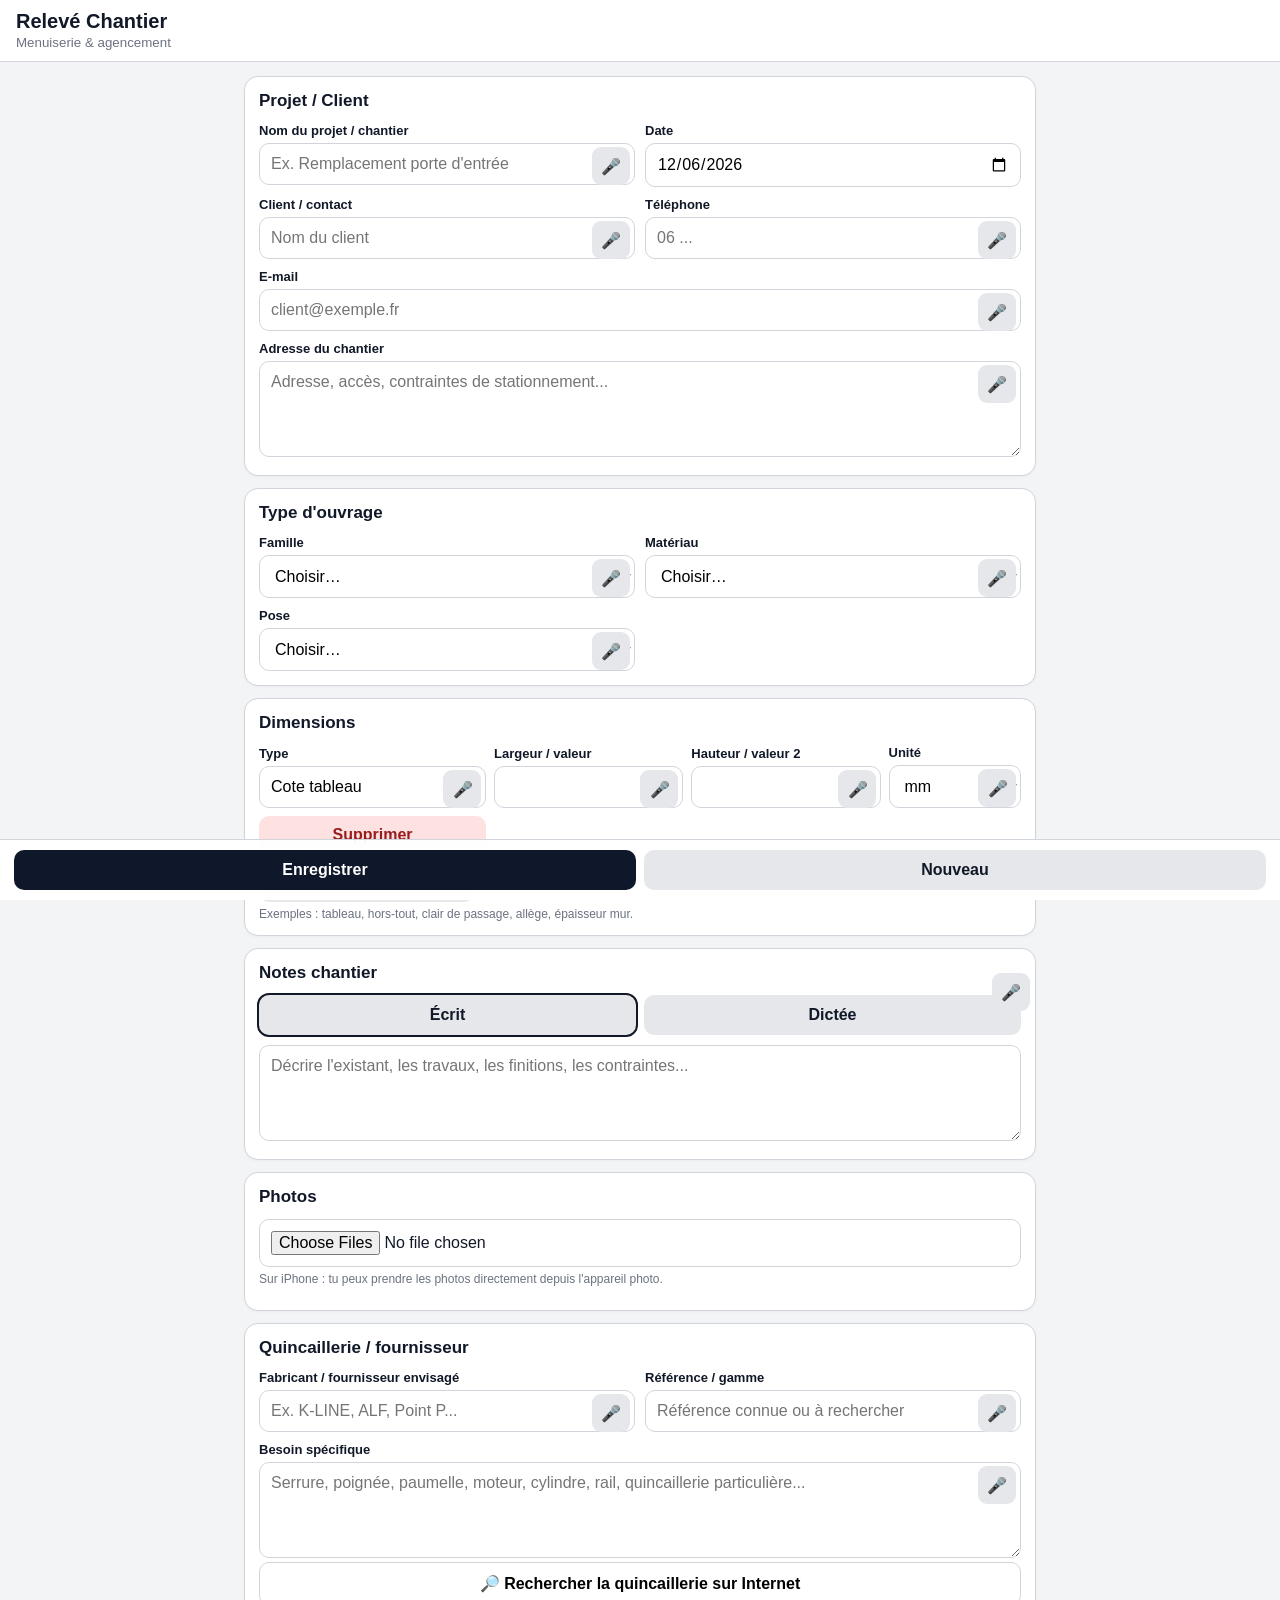
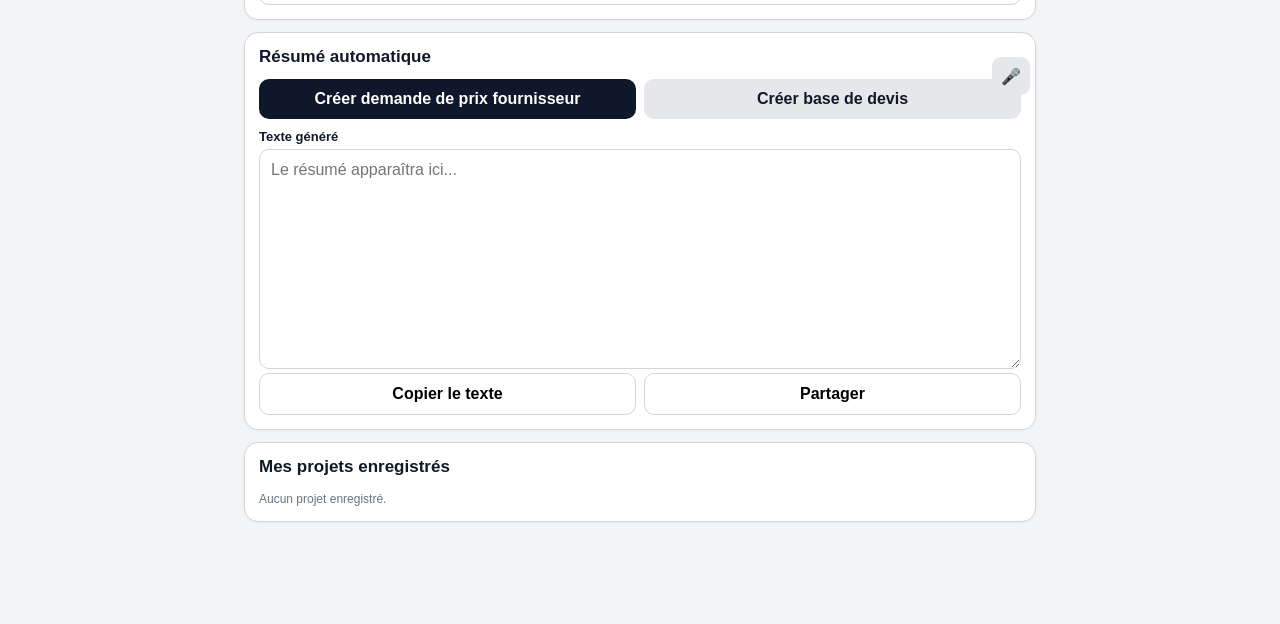
==== index.html.html @ 0e8e2e90 "Add files via upload" ====
<!doctype html>
<html lang="fr">
<head>
  <meta charset="utf-8" />
  <meta name="viewport" content="width=device-width,initial-scale=1,viewport-fit=cover" />
  <meta name="theme-color" content="#0f172a" />
  <meta name="apple-mobile-web-app-capable" content="yes" />
  <meta name="apple-mobile-web-app-status-bar-style" content="default" />
  <meta name="apple-mobile-web-app-title" content="Relevé Chantier" />
  <link rel="manifest" href="manifest.webmanifest" />
  <link rel="apple-touch-icon" href="icon-192.png" />
  <title>Relevé Chantier</title>
  <style>
    :root{--bg:#f3f4f6;--card:#fff;--ink:#111827;--muted:#6b7280;--line:#d1d5db;--pri:#0f172a;--ok:#166534;--warn:#92400e}
    *{box-sizing:border-box} body{margin:0;font-family:-apple-system,BlinkMacSystemFont,"Segoe UI",Roboto,Arial,sans-serif;background:var(--bg);color:var(--ink)}
    header{position:sticky;top:0;z-index:5;background:rgba(255,255,255,.94);backdrop-filter:blur(8px);border-bottom:1px solid var(--line);padding:calc(10px + env(safe-area-inset-top)) 16px 10px}
    header h1{margin:0;font-size:20px} header small{color:var(--muted)}
    main{max-width:820px;margin:auto;padding:14px 14px calc(90px + env(safe-area-inset-bottom))}
    .card{background:var(--card);border:1px solid var(--line);border-radius:14px;padding:14px;margin:0 0 12px;box-shadow:0 1px 3px rgba(0,0,0,.04)}
    h2{font-size:17px;margin:0 0 12px}.grid{display:grid;grid-template-columns:1fr 1fr;gap:10px}.full{grid-column:1/-1}
    label{display:block;font-size:13px;font-weight:600;margin:0 0 5px} input,select,textarea,button{font:inherit}
    input,select,textarea{width:100%;padding:11px;border:1px solid var(--line);border-radius:10px;background:#fff} textarea{min-height:96px;resize:vertical}
    button{border:0;border-radius:10px;padding:11px 14px;font-weight:700;cursor:pointer}.primary{background:var(--pri);color:#fff}.secondary{background:#e5e7eb;color:#111827}.danger{background:#fee2e2;color:#991b1b}.ghost{background:#fff;border:1px solid var(--line)}
    .row{display:flex;gap:8px;flex-wrap:wrap}.row>*{flex:1}.hint{font-size:12px;color:var(--muted);margin-top:5px}.status{font-size:12px;margin-top:6px;color:var(--ok)}
    .tabs{display:flex;gap:8px;margin-bottom:10px}.tabs button{flex:1}.active{outline:2px solid #111827}.hidden{display:none!important}
    .photo-grid{display:grid;grid-template-columns:repeat(3,1fr);gap:8px;margin-top:10px}.photo-grid img{width:100%;aspect-ratio:1;object-fit:cover;border-radius:10px;border:1px solid var(--line)}
    .measure{display:grid;grid-template-columns:1.2fr 1fr 1fr .7fr;gap:8px;margin-bottom:8px;align-items:end}.measure button{padding:10px}
    .footerbar{position:fixed;left:0;right:0;bottom:0;background:rgba(255,255,255,.96);border-top:1px solid var(--line);padding:10px 14px calc(10px + env(safe-area-inset-bottom));display:flex;gap:8px;z-index:6}.footerbar button{flex:1}
    .pill{display:inline-block;padding:4px 8px;border-radius:999px;background:#e5e7eb;font-size:12px;margin:0 4px 4px 0}.voice-wrap{position:relative}.voice-wrap input,.voice-wrap textarea,.voice-wrap select{padding-right:48px}.voice-btn{position:absolute;right:5px;top:24px;width:38px;height:38px;padding:0;border-radius:9px;background:#e5e7eb;z-index:2}.voice-btn.listening{background:#fee2e2}.voice-select{pointer-events:none}
    @media(max-width:640px){.grid{grid-template-columns:1fr}.measure{grid-template-columns:1fr 1fr}.measure .fullm{grid-column:1/-1}.photo-grid{grid-template-columns:repeat(2,1fr)}}
  </style>
</head>
<body>
<header><h1>Relevé Chantier</h1><small>Menuiserie & agencement</small></header>
<main>
  <section class="card">
    <h2>Projet / Client</h2>
    <div class="grid">
      <div><label>Nom du projet / chantier</label><input id="projectTitle" placeholder="Ex. Remplacement porte d'entrée" /></div>
      <div><label>Date</label><input id="projectDate" type="date" /></div>
      <div><label>Client / contact</label><input id="contactName" placeholder="Nom du client" /></div>
      <div><label>Téléphone</label><input id="contactPhone" type="tel" placeholder="06 ..." /></div>
      <div class="full"><label>E-mail</label><input id="contactEmail" type="email" placeholder="client@exemple.fr" /></div>
      <div class="full"><label>Adresse du chantier</label><textarea id="address" placeholder="Adresse, accès, contraintes de stationnement..."></textarea></div>
    </div>
  </section>

  <section class="card">
    <h2>Type d'ouvrage</h2>
    <div class="grid">
      <div><label>Famille</label><select id="workType">
        <option value="">Choisir…</option><option>Fenêtre</option><option>Porte d'entrée</option><option>Porte intérieure</option><option>Porte de garage</option><option>Baie coulissante</option><option>Volet roulant motorisé</option><option>Volet roulant manuel</option><option>Volet bois</option><option>Store</option><option>Escalier</option><option>Parquet</option><option>Placard</option><option>Agencement</option><option>Garde-corps / main courante</option><option>Bardage</option><option>Vitrage</option><option>Autre</option>
      </select></div>
      <div id="workOtherWrap" class="hidden"><label>Autre type</label><input id="workOther" placeholder="Préciser l'ouvrage" /></div>
      <div><label>Matériau</label><select id="material"><option value="">Choisir…</option><option>Bois</option><option>Aluminium</option><option>PVC</option><option>Acier</option><option>Mixte</option><option>Stratifié</option><option>Autre</option></select></div>
      <div id="materialOtherWrap" class="hidden"><label>Autre matériau</label><input id="materialOther" placeholder="Préciser" /></div>
      <div><label>Pose</label><select id="installType"><option value="">Choisir…</option><option>Rénovation</option><option>Dépose totale</option><option>En tunnel</option><option>En applique</option><option>En feuillure</option><option>Neuf</option><option>Autre</option></select></div>
      <div id="installOtherWrap" class="hidden"><label>Autre pose</label><input id="installOther" placeholder="Préciser" /></div>
    </div>
  </section>

  <section class="card">
    <h2>Dimensions</h2>
    <div id="measures"></div>
    <button class="secondary" id="addMeasure">+ Ajouter une dimension</button>
    <div class="hint">Exemples : tableau, hors-tout, clair de passage, allège, épaisseur mur.</div>
  </section>

  <section class="card">
    <h2>Notes chantier</h2>
    <div class="tabs"><button class="secondary active" id="writeTab">Écrit</button><button class="secondary" id="dictateTab">Dictée</button></div>
    <textarea id="notes" placeholder="Décrire l'existant, les travaux, les finitions, les contraintes..."></textarea>
    <div id="dictateBox" class="hidden">
      <div class="row"><button class="primary" id="startDictation">🎙️ Démarrer la dictée</button><button class="secondary" id="stopDictation">Arrêter</button></div>
      <div class="status" id="dictationStatus"></div>
      <div class="hint">La dictée dépend des fonctions disponibles dans Safari sur l'iPhone.</div>
    </div>
  </section>

  <section class="card">
    <h2>Photos</h2>
    <input id="photos" type="file" accept="image/*" capture="environment" multiple />
    <div class="hint">Sur iPhone : tu peux prendre les photos directement depuis l'appareil photo.</div>
    <div id="photoGrid" class="photo-grid"></div>
  </section>

  <section class="card">
    <h2>Quincaillerie / fournisseur</h2>
    <div class="grid">
      <div><label>Fabricant / fournisseur envisagé</label><input id="supplier" placeholder="Ex. K-LINE, ALF, Point P..." /></div>
      <div><label>Référence / gamme</label><input id="hardwareRef" placeholder="Référence connue ou à rechercher" /></div>
      <div class="full"><label>Besoin spécifique</label><textarea id="hardwareNeed" placeholder="Serrure, poignée, paumelle, moteur, cylindre, rail, quincaillerie particulière..."></textarea></div>
    </div>
    <div class="row"><button class="ghost" id="searchWeb">🔎 Rechercher la quincaillerie sur Internet</button></div>
  </section>

  <section class="card">
    <h2>Résumé automatique</h2>
    <div class="row"><button class="primary" id="makeSupplier">Créer demande de prix fournisseur</button><button class="secondary" id="makeQuote">Créer base de devis</button></div>
    <label style="margin-top:10px">Texte généré</label><textarea id="summary" style="min-height:220px" placeholder="Le résumé apparaîtra ici..."></textarea>
    <div class="row"><button class="ghost" id="copySummary">Copier le texte</button><button class="ghost" id="shareSummary">Partager</button></div>
  </section>

  <section class="card">
    <h2>Mes projets enregistrés</h2>
    <div id="projectList"><span class="hint">Aucun projet enregistré.</span></div>
  </section>
</main>
<div class="footerbar"><button class="primary" id="saveProject">Enregistrer</button><button class="secondary" id="newProject">Nouveau</button></div>
<script>
const $=id=>document.getElementById(id); let photoData=[]; let currentId=null; let recognition=null; let voiceTarget=null;

function speechAPI(){return window.SpeechRecognition||window.webkitSpeechRecognition}
function normVoice(t){return (t||'').toLowerCase().normalize('NFD').replace(/[\u0300-\u036f]/g,'').replace(/[’']/g,' ').trim()}
function bestOption(select,text){const n=normVoice(text);let best=null,score=0;[...select.options].forEach(o=>{if(!o.value)return;const v=normVoice(o.textContent);let s=n===v?100:(n.includes(v)||v.includes(n)?80:0);v.split(/\s+/).forEach(w=>{if(w.length>2&&n.includes(w))s+=5});if(s>score){score=s;best=o}});return score>=10?best:null}
function setVoiceValue(el,text){text=text.trim();if(!text)return;if(el.tagName==='SELECT'){const o=bestOption(el,text);if(o){el.value=o.value;el.dispatchEvent(new Event('change'));}else{const other=[...el.options].find(o=>normVoice(o.textContent)==='autre');if(other){el.value=other.value;el.dispatchEvent(new Event('change'));const wrap=el.closest('.voice-wrap');const next=wrap&&wrap.nextElementSibling;const inp=next&&next.querySelector('input');if(inp)inp.value=text;}}}else if(el.type==='date'){return}else{const append=el.tagName==='TEXTAREA'&&el.value;el.value=(append?el.value+' ':'')+text;el.dispatchEvent(new Event('input'));}}
function startVoice(el,btn){const SR=speechAPI();if(!SR){alert('La reconnaissance vocale directe n’est pas disponible dans ce navigateur. Sur iPhone, tu peux aussi utiliser le micro du clavier.');return}if(recognition){try{recognition.stop()}catch(e){}}recognition=new SR();voiceTarget=el;recognition.lang='fr-FR';recognition.continuous=false;recognition.interimResults=false;btn.classList.add('listening');btn.textContent='🔴';recognition.onresult=e=>setVoiceValue(el,e.results[e.resultIndex][0].transcript);recognition.onerror=e=>{if(e.error!=='aborted')alert('Dictée interrompue : '+e.error)};recognition.onend=()=>{btn.classList.remove('listening');btn.textContent='🎤';recognition=null;voiceTarget=null};recognition.start()}
function addVoiceButtons(root=document){root.querySelectorAll('input:not([type=file]):not([type=date]), textarea, select').forEach(el=>{if(el.dataset.voiceReady)return;el.dataset.voiceReady='1';const parent=el.parentElement;if(!parent)return;parent.classList.add('voice-wrap');const b=document.createElement('button');b.type='button';b.className='voice-btn';b.textContent='🎤';b.title='Dicter ce renseignement';b.setAttribute('aria-label','Dicter ce renseignement');b.onclick=e=>{e.preventDefault();startVoice(el,b)};parent.appendChild(b)})}

const fields=['projectTitle','projectDate','contactName','contactPhone','contactEmail','address','workType','workOther','material','materialOther','installType','installOther','notes','supplier','hardwareRef','hardwareNeed'];
function toggleOther(sel,wrap){$(wrap).classList.toggle('hidden',$(sel).value!=='Autre')}
$('workType').onchange=()=>toggleOther('workType','workOtherWrap'); $('material').onchange=()=>toggleOther('material','materialOtherWrap'); $('installType').onchange=()=>toggleOther('installType','installOtherWrap');
function addMeasure(m={label:'',w:'',h:'',u:'mm'}){const d=document.createElement('div');d.className='measure';d.innerHTML=`<div class="fullm"><label>Type</label><input class="mlabel" value="${m.label||''}" placeholder="Ex. cote tableau"></div><div><label>Largeur / valeur</label><input class="mw" value="${m.w||''}" inputmode="decimal"></div><div><label>Hauteur / valeur 2</label><input class="mh" value="${m.h||''}" inputmode="decimal"></div><div><label>Unité</label><select class="mu"><option ${m.u==='mm'?'selected':''}>mm</option><option ${m.u==='cm'?'selected':''}>cm</option><option ${m.u==='m'?'selected':''}>m</option></select></div><button class="danger">Supprimer</button>`;d.querySelector('button').onclick=()=>d.remove();$('measures').appendChild(d);addVoiceButtons(d)}
$('addMeasure').onclick=()=>addMeasure(); addMeasure({label:'Cote tableau',u:'mm'});
$('writeTab').onclick=()=>{$('dictateBox').classList.add('hidden');$('writeTab').classList.add('active');$('dictateTab').classList.remove('active')};
$('dictateTab').onclick=()=>{$('dictateBox').classList.remove('hidden');$('dictateTab').classList.add('active');$('writeTab').classList.remove('active')};
$('startDictation').onclick=()=>{const SR=window.SpeechRecognition||window.webkitSpeechRecognition;if(!SR){$('dictationStatus').textContent='Dictée non disponible sur ce navigateur.';return;} recognition=new SR();recognition.lang='fr-FR';recognition.continuous=true;recognition.interimResults=false;recognition.onresult=e=>{let t='';for(let i=e.resultIndex;i<e.results.length;i++) t+=e.results[i][0].transcript+' ';$('notes').value += ($('notes').value?' ':'')+t.trim();};recognition.onstart=()=>$('dictationStatus').textContent='Écoute en cours…';recognition.onend=()=>$('dictationStatus').textContent='Dictée arrêtée.';recognition.start();};
$('stopDictation').onclick=()=>{if(recognition) recognition.stop()};
$('photos').onchange=async e=>{for(const f of e.target.files){const data=await fileToDataURL(f);photoData.push(data)} renderPhotos()};
function fileToDataURL(file){return new Promise((res,rej)=>{const r=new FileReader();r.onload=()=>res(r.result);r.onerror=rej;r.readAsDataURL(file)})}
function renderPhotos(){const g=$('photoGrid');g.innerHTML='';photoData.forEach((src,i)=>{const wrap=document.createElement('div');const img=document.createElement('img');img.src=src;img.onclick=()=>{if(confirm('Supprimer cette photo ?')){photoData.splice(i,1);renderPhotos()}};wrap.appendChild(img);g.appendChild(wrap)})}
function measures(){return [...document.querySelectorAll('.measure')].map(d=>({label:d.querySelector('.mlabel').value,w:d.querySelector('.mw').value,h:d.querySelector('.mh').value,u:d.querySelector('.mu').value}))}
function valType(id,other){return $(id).value==='Autre'?($(other).value||'Autre'):$(id).value}
function baseLines(){let lines=[];lines.push(`Chantier : ${$('projectTitle').value||'-'}`);lines.push(`Client : ${$('contactName').value||'-'}`);if($('contactPhone').value)lines.push(`Téléphone : ${$('contactPhone').value}`);if($('contactEmail').value)lines.push(`E-mail : ${$('contactEmail').value}`);if($('address').value)lines.push(`Adresse : ${$('address').value}`);lines.push(`Ouvrage : ${valType('workType','workOther')||'-'}`);if($('material').value)lines.push(`Matériau : ${valType('material','materialOther')}`);if($('installType').value)lines.push(`Type de pose : ${valType('installType','installOther')}`);let ms=measures().filter(m=>m.label||m.w||m.h);if(ms.length){lines.push('Dimensions :');ms.forEach(m=>lines.push(`- ${m.label||'Dimension'} : ${m.w||'-'}${m.h?' x '+m.h:''} ${m.u}`))}if($('notes').value)lines.push(`Notes chantier : ${$('notes').value}`);return lines}
$('makeSupplier').onclick=()=>{let l=[`Bonjour,`,``,`Pouvez-vous me transmettre votre meilleure offre de prix pour le besoin suivant :`,``,...baseLines()];if($('supplier').value)l.push(`Fournisseur / fabricant envisagé : ${$('supplier').value}`);if($('hardwareRef').value)l.push(`Référence / gamme : ${$('hardwareRef').value}`);if($('hardwareNeed').value)l.push(`Quincaillerie / besoin spécifique : ${$('hardwareNeed').value}`);l.push('',`Merci d'indiquer le prix, le délai et les éventuelles contraintes techniques.`,``,`Cordialement.`);$('summary').value=l.join('\n')};
$('makeQuote').onclick=()=>{let l=[`Fourniture et pose en remplacement / création de l'ouvrage suivant :`,``,...baseLines(),'',`Prestations à prévoir :`,`- Prise de cotes et vérification sur site`,`- Fourniture de l'ouvrage selon caractéristiques ci-dessus`,`- Pose, réglages et finitions`,`- Évacuation et traitement des déchets si dépose de l'existant`,``,`À compléter après retour fournisseur : prix d'achat, temps de pose, accessoires, finitions et marge.`];$('summary').value=l.join('\n')};
$('copySummary').onclick=async()=>{await navigator.clipboard.writeText($('summary').value);alert('Texte copié.')};
$('shareSummary').onclick=async()=>{const text=$('summary').value;if(navigator.share){await navigator.share({title:$('projectTitle').value||'Relevé chantier',text})}else{await navigator.clipboard.writeText(text);alert('Partage non disponible : texte copié.')}};
$('searchWeb').onclick=()=>{const q=[valType('workType','workOther'),$('hardwareNeed').value,$('hardwareRef').value,$('supplier').value].filter(Boolean).join(' ');window.open('https://www.google.com/search?q='+encodeURIComponent(q),'_blank')};
function dbOpen(){return new Promise((res,rej)=>{const r=indexedDB.open('releveChantierDB',1);r.onupgradeneeded=()=>r.result.createObjectStore('projects',{keyPath:'id'});r.onsuccess=()=>res(r.result);r.onerror=()=>rej(r.error)})}
async function save(){const db=await dbOpen();const data={id:currentId||Date.now(),updated:Date.now(),photos:photoData,measures:measures()};fields.forEach(f=>data[f]=$(f).value);currentId=data.id;const tx=db.transaction('projects','readwrite');tx.objectStore('projects').put(data);tx.oncomplete=()=>{renderProjects();alert('Projet enregistré sur cet appareil.')}}
async function allProjects(){const db=await dbOpen();return new Promise((res,rej)=>{const r=db.transaction('projects').objectStore('projects').getAll();r.onsuccess=()=>res(r.result.sort((a,b)=>b.updated-a.updated));r.onerror=()=>rej(r.error)})}
async function renderProjects(){const p=await allProjects();const box=$('projectList');box.innerHTML='';if(!p.length){box.innerHTML='<span class="hint">Aucun projet enregistré.</span>';return}p.forEach(x=>{const d=document.createElement('div');d.style='padding:10px 0;border-bottom:1px solid #e5e7eb';d.innerHTML=`<strong>${x.projectTitle||'Projet sans titre'}</strong><br><span class="hint">${x.contactName||''} ${x.workType?'• '+x.workType:''}</span><div class="row" style="margin-top:6px"><button class="secondary">Ouvrir</button><button class="danger">Supprimer</button></div>`;const [openBtn,delBtn]=d.querySelectorAll('button');openBtn.onclick=()=>loadProject(x);delBtn.onclick=async()=>{if(confirm('Supprimer ce projet ?')){const db=await dbOpen();db.transaction('projects','readwrite').objectStore('projects').delete(x.id);renderProjects()}};box.appendChild(d)})}
function loadProject(x){currentId=x.id;fields.forEach(f=>$(f).value=x[f]||'');photoData=x.photos||[];$('measures').innerHTML='';(x.measures||[]).forEach(addMeasure);if(!(x.measures||[]).length)addMeasure();toggleOther('workType','workOtherWrap');toggleOther('material','materialOtherWrap');toggleOther('installType','installOtherWrap');renderPhotos();scrollTo({top:0,behavior:'smooth'})}
function clearForm(){currentId=null;fields.forEach(f=>$(f).value='');$('projectDate').value=new Date().toISOString().slice(0,10);photoData=[];renderPhotos();$('measures').innerHTML='';addMeasure({label:'Cote tableau',u:'mm'});$('summary').value='';toggleOther('workType','workOtherWrap');toggleOther('material','materialOtherWrap');toggleOther('installType','installOtherWrap')}
$('saveProject').onclick=save;$('newProject').onclick=()=>{if(confirm('Créer un nouveau relevé ?'))clearForm()};
if('serviceWorker' in navigator) navigator.serviceWorker.register('sw.js').catch(()=>{});
$('projectDate').value=new Date().toISOString().slice(0,10);addVoiceButtons();renderProjects();
</script>
</body></html>
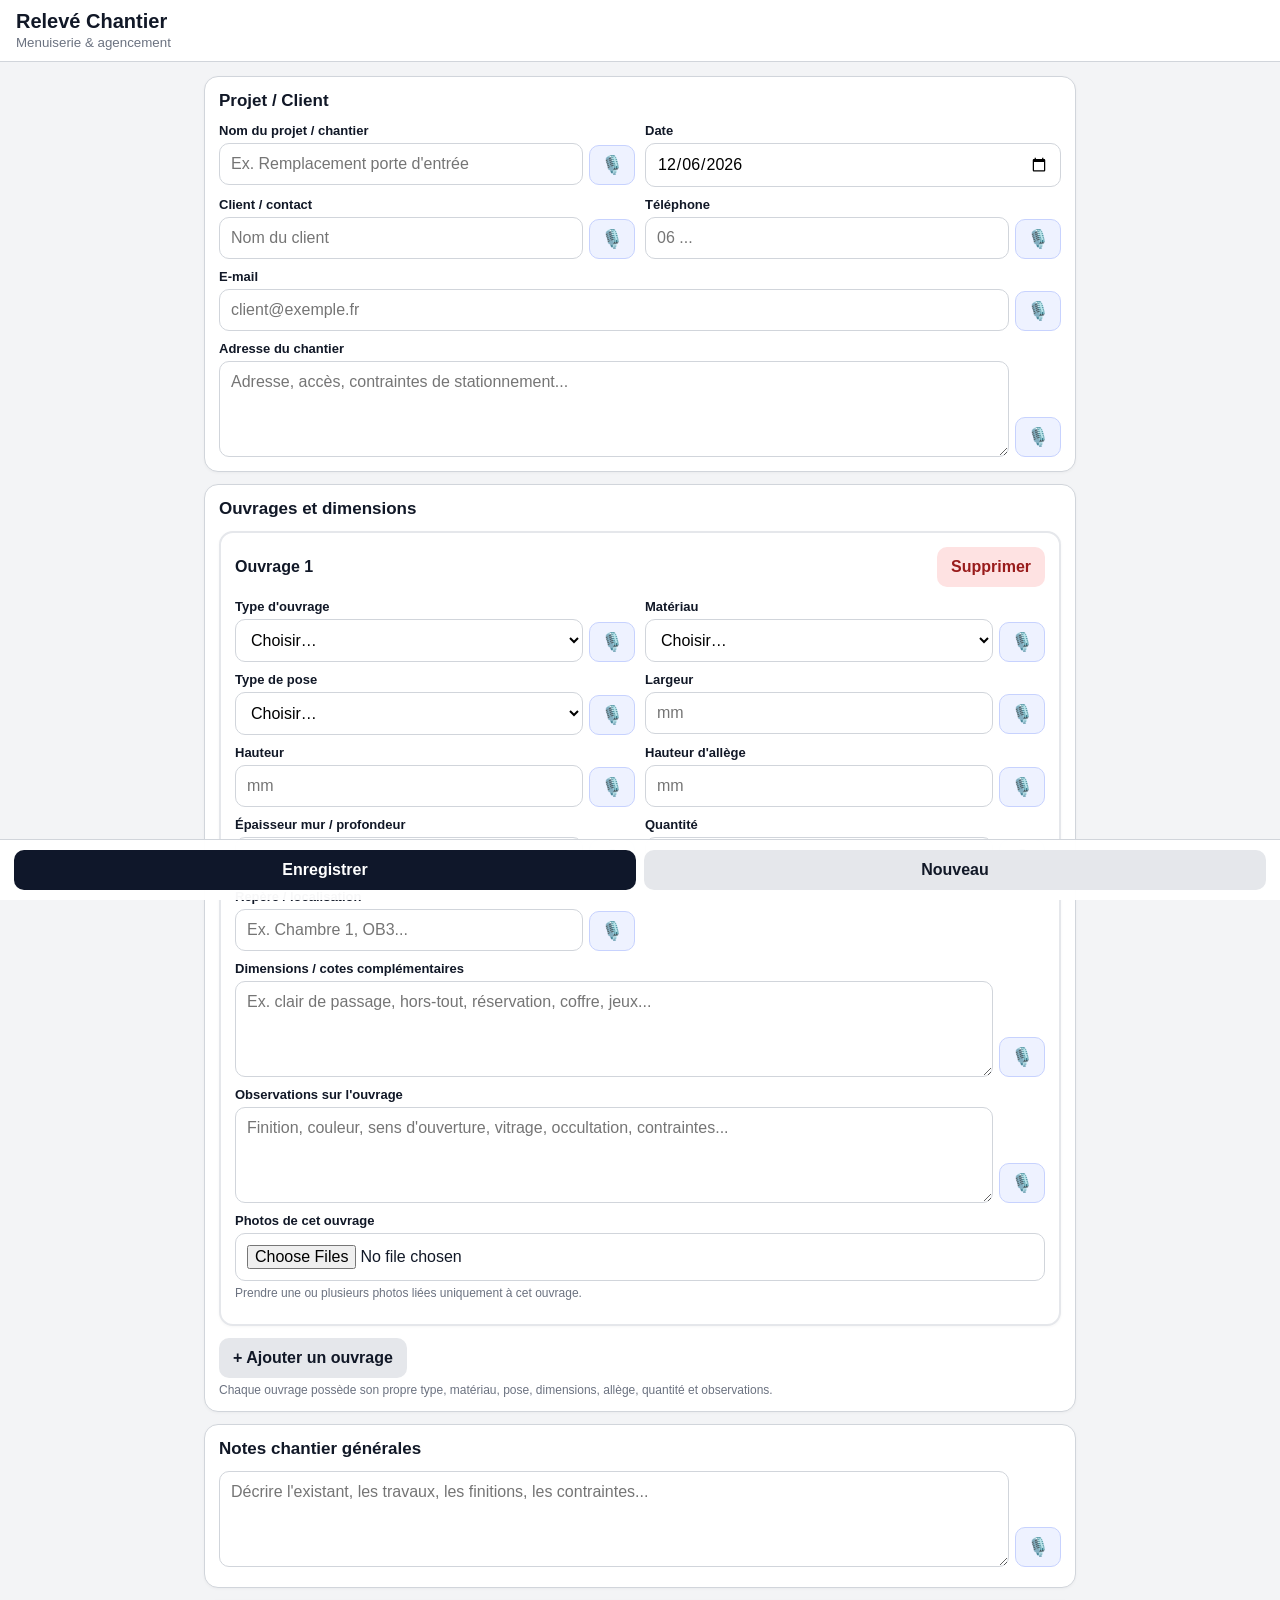
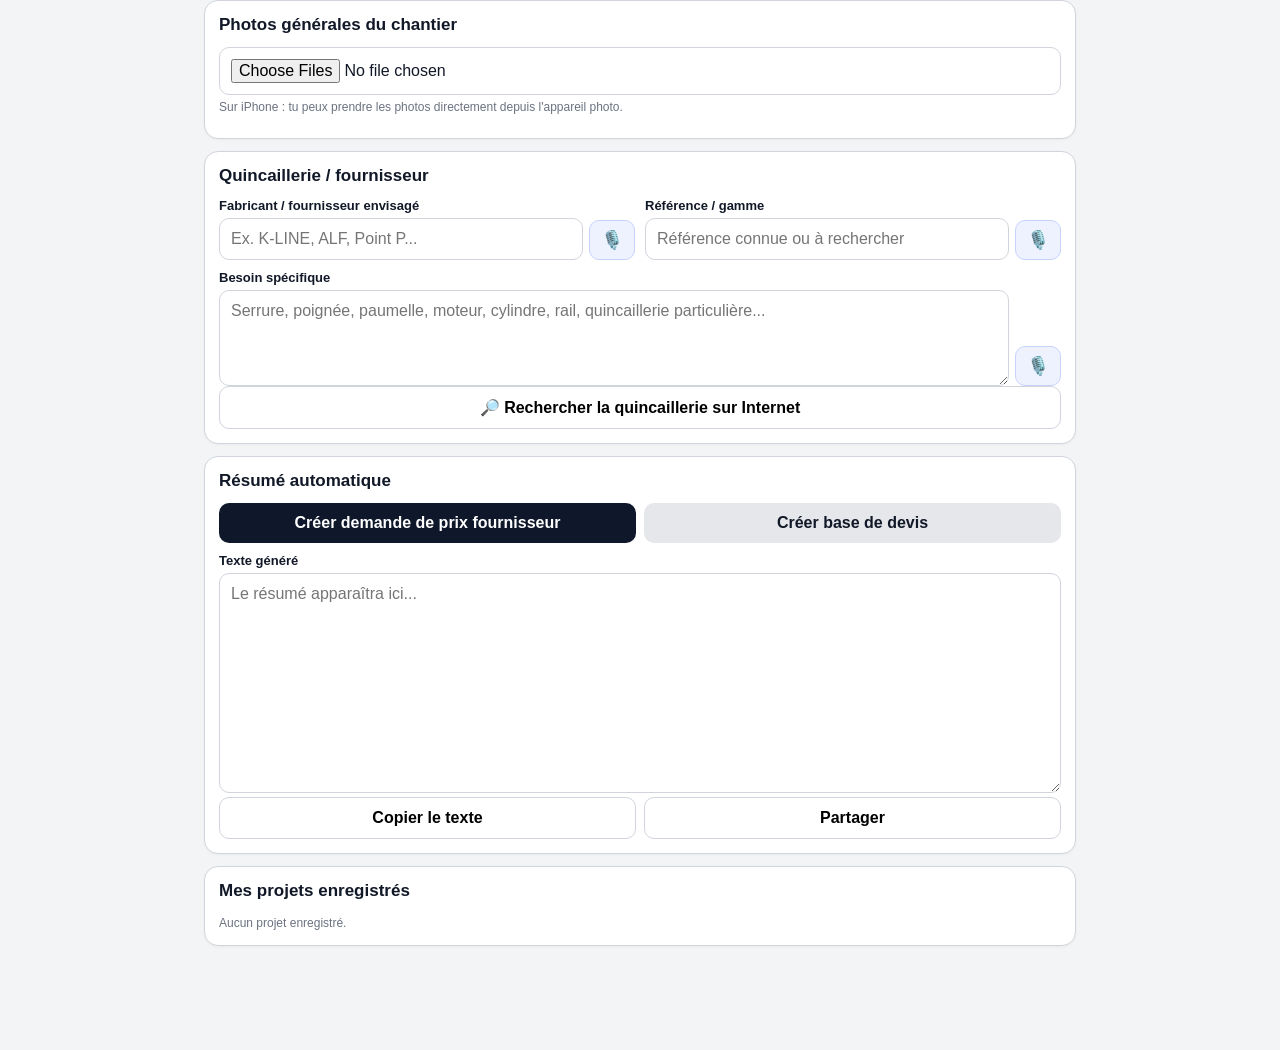
==== commit f948ff6d: "Add files via upload Mise à jour" ====
--- a/index.html.html
+++ b/index.html.html
@@ -11,23 +11,22 @@
   <link rel="apple-touch-icon" href="icon-192.png" />
   <title>Relevé Chantier</title>
   <style>
-    :root{--bg:#f3f4f6;--card:#fff;--ink:#111827;--muted:#6b7280;--line:#d1d5db;--pri:#0f172a;--ok:#166534;--warn:#92400e}
-    *{box-sizing:border-box} body{margin:0;font-family:-apple-system,BlinkMacSystemFont,"Segoe UI",Roboto,Arial,sans-serif;background:var(--bg);color:var(--ink)}
-    header{position:sticky;top:0;z-index:5;background:rgba(255,255,255,.94);backdrop-filter:blur(8px);border-bottom:1px solid var(--line);padding:calc(10px + env(safe-area-inset-top)) 16px 10px}
-    header h1{margin:0;font-size:20px} header small{color:var(--muted)}
-    main{max-width:820px;margin:auto;padding:14px 14px calc(90px + env(safe-area-inset-bottom))}
-    .card{background:var(--card);border:1px solid var(--line);border-radius:14px;padding:14px;margin:0 0 12px;box-shadow:0 1px 3px rgba(0,0,0,.04)}
+    :root{--bg:#f3f4f6;--card:#fff;--ink:#111827;--muted:#6b7280;--line:#d1d5db;--pri:#0f172a;--ok:#166534}
+    *{box-sizing:border-box}body{margin:0;font-family:-apple-system,BlinkMacSystemFont,"Segoe UI",Roboto,Arial,sans-serif;background:var(--bg);color:var(--ink)}
+    header{position:sticky;top:0;z-index:5;background:rgba(255,255,255,.95);backdrop-filter:blur(8px);border-bottom:1px solid var(--line);padding:calc(10px + env(safe-area-inset-top)) 16px 10px}
+    header h1{margin:0;font-size:20px}header small{color:var(--muted)}
+    main{max-width:900px;margin:auto;padding:14px 14px calc(92px + env(safe-area-inset-bottom))}
+    .card,.work-card{background:var(--card);border:1px solid var(--line);border-radius:14px;padding:14px;margin:0 0 12px;box-shadow:0 1px 3px rgba(0,0,0,.04)}
+    .work-card{border:2px solid #e5e7eb}.work-head{display:flex;align-items:center;justify-content:space-between;gap:10px;margin-bottom:12px}.work-head h3{margin:0;font-size:16px}
     h2{font-size:17px;margin:0 0 12px}.grid{display:grid;grid-template-columns:1fr 1fr;gap:10px}.full{grid-column:1/-1}
-    label{display:block;font-size:13px;font-weight:600;margin:0 0 5px} input,select,textarea,button{font:inherit}
-    input,select,textarea{width:100%;padding:11px;border:1px solid var(--line);border-radius:10px;background:#fff} textarea{min-height:96px;resize:vertical}
+    label{display:block;font-size:13px;font-weight:600;margin:0 0 5px}input,select,textarea,button{font:inherit}
+    input,select,textarea{width:100%;padding:11px;border:1px solid var(--line);border-radius:10px;background:#fff}textarea{min-height:96px;resize:vertical}
     button{border:0;border-radius:10px;padding:11px 14px;font-weight:700;cursor:pointer}.primary{background:var(--pri);color:#fff}.secondary{background:#e5e7eb;color:#111827}.danger{background:#fee2e2;color:#991b1b}.ghost{background:#fff;border:1px solid var(--line)}
-    .row{display:flex;gap:8px;flex-wrap:wrap}.row>*{flex:1}.hint{font-size:12px;color:var(--muted);margin-top:5px}.status{font-size:12px;margin-top:6px;color:var(--ok)}
-    .tabs{display:flex;gap:8px;margin-bottom:10px}.tabs button{flex:1}.active{outline:2px solid #111827}.hidden{display:none!important}
+    .field-with-mic{display:grid;grid-template-columns:1fr 46px;gap:6px;align-items:end}.mic{padding:10px 8px;font-size:18px;line-height:1;background:#eef2ff;border:1px solid #c7d2fe}.mic.listening{outline:2px solid #166534;background:#dcfce7}
+    .row{display:flex;gap:8px;flex-wrap:wrap}.row>*{flex:1}.hint{font-size:12px;color:var(--muted);margin-top:5px}.status{font-size:12px;margin-top:6px;color:var(--ok)}.hidden{display:none!important}
     .photo-grid{display:grid;grid-template-columns:repeat(3,1fr);gap:8px;margin-top:10px}.photo-grid img{width:100%;aspect-ratio:1;object-fit:cover;border-radius:10px;border:1px solid var(--line)}
-    .measure{display:grid;grid-template-columns:1.2fr 1fr 1fr .7fr;gap:8px;margin-bottom:8px;align-items:end}.measure button{padding:10px}
-    .footerbar{position:fixed;left:0;right:0;bottom:0;background:rgba(255,255,255,.96);border-top:1px solid var(--line);padding:10px 14px calc(10px + env(safe-area-inset-bottom));display:flex;gap:8px;z-index:6}.footerbar button{flex:1}
-    .pill{display:inline-block;padding:4px 8px;border-radius:999px;background:#e5e7eb;font-size:12px;margin:0 4px 4px 0}.voice-wrap{position:relative}.voice-wrap input,.voice-wrap textarea,.voice-wrap select{padding-right:48px}.voice-btn{position:absolute;right:5px;top:24px;width:38px;height:38px;padding:0;border-radius:9px;background:#e5e7eb;z-index:2}.voice-btn.listening{background:#fee2e2}.voice-select{pointer-events:none}
-    @media(max-width:640px){.grid{grid-template-columns:1fr}.measure{grid-template-columns:1fr 1fr}.measure .fullm{grid-column:1/-1}.photo-grid{grid-template-columns:repeat(2,1fr)}}
+    .footerbar{position:fixed;left:0;right:0;bottom:0;background:rgba(255,255,255,.97);border-top:1px solid var(--line);padding:10px 14px calc(10px + env(safe-area-inset-bottom));display:flex;gap:8px;z-index:6}.footerbar button{flex:1}
+    @media(max-width:640px){.grid{grid-template-columns:1fr}.photo-grid{grid-template-columns:repeat(2,1fr)}.work-head{align-items:flex-start}.work-head .danger{flex:0 0 auto}}
   </style>
 </head>
 <body>
@@ -36,49 +35,30 @@
   <section class="card">
     <h2>Projet / Client</h2>
     <div class="grid">
-      <div><label>Nom du projet / chantier</label><input id="projectTitle" placeholder="Ex. Remplacement porte d'entrée" /></div>
+      <div><label>Nom du projet / chantier</label><div class="field-with-mic"><input id="projectTitle" placeholder="Ex. Remplacement porte d'entrée" /><button class="mic" data-target="projectTitle" type="button">🎙️</button></div></div>
       <div><label>Date</label><input id="projectDate" type="date" /></div>
-      <div><label>Client / contact</label><input id="contactName" placeholder="Nom du client" /></div>
-      <div><label>Téléphone</label><input id="contactPhone" type="tel" placeholder="06 ..." /></div>
-      <div class="full"><label>E-mail</label><input id="contactEmail" type="email" placeholder="client@exemple.fr" /></div>
-      <div class="full"><label>Adresse du chantier</label><textarea id="address" placeholder="Adresse, accès, contraintes de stationnement..."></textarea></div>
+      <div><label>Client / contact</label><div class="field-with-mic"><input id="contactName" placeholder="Nom du client" /><button class="mic" data-target="contactName" type="button">🎙️</button></div></div>
+      <div><label>Téléphone</label><div class="field-with-mic"><input id="contactPhone" type="tel" placeholder="06 ..." /><button class="mic" data-target="contactPhone" type="button">🎙️</button></div></div>
+      <div class="full"><label>E-mail</label><div class="field-with-mic"><input id="contactEmail" type="email" placeholder="client@exemple.fr" /><button class="mic" data-target="contactEmail" type="button">🎙️</button></div></div>
+      <div class="full"><label>Adresse du chantier</label><div class="field-with-mic"><textarea id="address" placeholder="Adresse, accès, contraintes de stationnement..."></textarea><button class="mic" data-target="address" type="button">🎙️</button></div></div>
     </div>
   </section>
 
   <section class="card">
-    <h2>Type d'ouvrage</h2>
-    <div class="grid">
-      <div><label>Famille</label><select id="workType">
-        <option value="">Choisir…</option><option>Fenêtre</option><option>Porte d'entrée</option><option>Porte intérieure</option><option>Porte de garage</option><option>Baie coulissante</option><option>Volet roulant motorisé</option><option>Volet roulant manuel</option><option>Volet bois</option><option>Store</option><option>Escalier</option><option>Parquet</option><option>Placard</option><option>Agencement</option><option>Garde-corps / main courante</option><option>Bardage</option><option>Vitrage</option><option>Autre</option>
-      </select></div>
-      <div id="workOtherWrap" class="hidden"><label>Autre type</label><input id="workOther" placeholder="Préciser l'ouvrage" /></div>
-      <div><label>Matériau</label><select id="material"><option value="">Choisir…</option><option>Bois</option><option>Aluminium</option><option>PVC</option><option>Acier</option><option>Mixte</option><option>Stratifié</option><option>Autre</option></select></div>
-      <div id="materialOtherWrap" class="hidden"><label>Autre matériau</label><input id="materialOther" placeholder="Préciser" /></div>
-      <div><label>Pose</label><select id="installType"><option value="">Choisir…</option><option>Rénovation</option><option>Dépose totale</option><option>En tunnel</option><option>En applique</option><option>En feuillure</option><option>Neuf</option><option>Autre</option></select></div>
-      <div id="installOtherWrap" class="hidden"><label>Autre pose</label><input id="installOther" placeholder="Préciser" /></div>
-    </div>
+    <h2>Ouvrages et dimensions</h2>
+    <div id="works"></div>
+    <button class="secondary" id="addWork" type="button">+ Ajouter un ouvrage</button>
+    <div class="hint">Chaque ouvrage possède son propre type, matériau, pose, dimensions, allège, quantité et observations.</div>
   </section>
 
   <section class="card">
-    <h2>Dimensions</h2>
-    <div id="measures"></div>
-    <button class="secondary" id="addMeasure">+ Ajouter une dimension</button>
-    <div class="hint">Exemples : tableau, hors-tout, clair de passage, allège, épaisseur mur.</div>
+    <h2>Notes chantier générales</h2>
+    <div class="field-with-mic"><textarea id="notes" placeholder="Décrire l'existant, les travaux, les finitions, les contraintes..."></textarea><button class="mic" data-target="notes" type="button">🎙️</button></div>
+    <div class="status" id="dictationStatus"></div>
   </section>
 
   <section class="card">
-    <h2>Notes chantier</h2>
-    <div class="tabs"><button class="secondary active" id="writeTab">Écrit</button><button class="secondary" id="dictateTab">Dictée</button></div>
-    <textarea id="notes" placeholder="Décrire l'existant, les travaux, les finitions, les contraintes..."></textarea>
-    <div id="dictateBox" class="hidden">
-      <div class="row"><button class="primary" id="startDictation">🎙️ Démarrer la dictée</button><button class="secondary" id="stopDictation">Arrêter</button></div>
-      <div class="status" id="dictationStatus"></div>
-      <div class="hint">La dictée dépend des fonctions disponibles dans Safari sur l'iPhone.</div>
-    </div>
-  </section>
-
-  <section class="card">
-    <h2>Photos</h2>
+    <h2>Photos générales du chantier</h2>
     <input id="photos" type="file" accept="image/*" capture="environment" multiple />
     <div class="hint">Sur iPhone : tu peux prendre les photos directement depuis l'appareil photo.</div>
     <div id="photoGrid" class="photo-grid"></div>
@@ -87,64 +67,99 @@
   <section class="card">
     <h2>Quincaillerie / fournisseur</h2>
     <div class="grid">
-      <div><label>Fabricant / fournisseur envisagé</label><input id="supplier" placeholder="Ex. K-LINE, ALF, Point P..." /></div>
-      <div><label>Référence / gamme</label><input id="hardwareRef" placeholder="Référence connue ou à rechercher" /></div>
-      <div class="full"><label>Besoin spécifique</label><textarea id="hardwareNeed" placeholder="Serrure, poignée, paumelle, moteur, cylindre, rail, quincaillerie particulière..."></textarea></div>
+      <div><label>Fabricant / fournisseur envisagé</label><div class="field-with-mic"><input id="supplier" placeholder="Ex. K-LINE, ALF, Point P..." /><button class="mic" data-target="supplier" type="button">🎙️</button></div></div>
+      <div><label>Référence / gamme</label><div class="field-with-mic"><input id="hardwareRef" placeholder="Référence connue ou à rechercher" /><button class="mic" data-target="hardwareRef" type="button">🎙️</button></div></div>
+      <div class="full"><label>Besoin spécifique</label><div class="field-with-mic"><textarea id="hardwareNeed" placeholder="Serrure, poignée, paumelle, moteur, cylindre, rail, quincaillerie particulière..."></textarea><button class="mic" data-target="hardwareNeed" type="button">🎙️</button></div></div>
     </div>
-    <div class="row"><button class="ghost" id="searchWeb">🔎 Rechercher la quincaillerie sur Internet</button></div>
+    <div class="row"><button class="ghost" id="searchWeb" type="button">🔎 Rechercher la quincaillerie sur Internet</button></div>
   </section>
 
   <section class="card">
     <h2>Résumé automatique</h2>
-    <div class="row"><button class="primary" id="makeSupplier">Créer demande de prix fournisseur</button><button class="secondary" id="makeQuote">Créer base de devis</button></div>
+    <div class="row"><button class="primary" id="makeSupplier" type="button">Créer demande de prix fournisseur</button><button class="secondary" id="makeQuote" type="button">Créer base de devis</button></div>
     <label style="margin-top:10px">Texte généré</label><textarea id="summary" style="min-height:220px" placeholder="Le résumé apparaîtra ici..."></textarea>
-    <div class="row"><button class="ghost" id="copySummary">Copier le texte</button><button class="ghost" id="shareSummary">Partager</button></div>
+    <div class="row"><button class="ghost" id="copySummary" type="button">Copier le texte</button><button class="ghost" id="shareSummary" type="button">Partager</button></div>
   </section>
 
-  <section class="card">
-    <h2>Mes projets enregistrés</h2>
-    <div id="projectList"><span class="hint">Aucun projet enregistré.</span></div>
-  </section>
+  <section class="card"><h2>Mes projets enregistrés</h2><div id="projectList"><span class="hint">Aucun projet enregistré.</span></div></section>
 </main>
-<div class="footerbar"><button class="primary" id="saveProject">Enregistrer</button><button class="secondary" id="newProject">Nouveau</button></div>
+<div class="footerbar"><button class="primary" id="saveProject" type="button">Enregistrer</button><button class="secondary" id="newProject" type="button">Nouveau</button></div>
 <script>
-const $=id=>document.getElementById(id); let photoData=[]; let currentId=null; let recognition=null; let voiceTarget=null;
-
-function speechAPI(){return window.SpeechRecognition||window.webkitSpeechRecognition}
-function normVoice(t){return (t||'').toLowerCase().normalize('NFD').replace(/[\u0300-\u036f]/g,'').replace(/[’']/g,' ').trim()}
-function bestOption(select,text){const n=normVoice(text);let best=null,score=0;[...select.options].forEach(o=>{if(!o.value)return;const v=normVoice(o.textContent);let s=n===v?100:(n.includes(v)||v.includes(n)?80:0);v.split(/\s+/).forEach(w=>{if(w.length>2&&n.includes(w))s+=5});if(s>score){score=s;best=o}});return score>=10?best:null}
-function setVoiceValue(el,text){text=text.trim();if(!text)return;if(el.tagName==='SELECT'){const o=bestOption(el,text);if(o){el.value=o.value;el.dispatchEvent(new Event('change'));}else{const other=[...el.options].find(o=>normVoice(o.textContent)==='autre');if(other){el.value=other.value;el.dispatchEvent(new Event('change'));const wrap=el.closest('.voice-wrap');const next=wrap&&wrap.nextElementSibling;const inp=next&&next.querySelector('input');if(inp)inp.value=text;}}}else if(el.type==='date'){return}else{const append=el.tagName==='TEXTAREA'&&el.value;el.value=(append?el.value+' ':'')+text;el.dispatchEvent(new Event('input'));}}
-function startVoice(el,btn){const SR=speechAPI();if(!SR){alert('La reconnaissance vocale directe n’est pas disponible dans ce navigateur. Sur iPhone, tu peux aussi utiliser le micro du clavier.');return}if(recognition){try{recognition.stop()}catch(e){}}recognition=new SR();voiceTarget=el;recognition.lang='fr-FR';recognition.continuous=false;recognition.interimResults=false;btn.classList.add('listening');btn.textContent='🔴';recognition.onresult=e=>setVoiceValue(el,e.results[e.resultIndex][0].transcript);recognition.onerror=e=>{if(e.error!=='aborted')alert('Dictée interrompue : '+e.error)};recognition.onend=()=>{btn.classList.remove('listening');btn.textContent='🎤';recognition=null;voiceTarget=null};recognition.start()}
-function addVoiceButtons(root=document){root.querySelectorAll('input:not([type=file]):not([type=date]), textarea, select').forEach(el=>{if(el.dataset.voiceReady)return;el.dataset.voiceReady='1';const parent=el.parentElement;if(!parent)return;parent.classList.add('voice-wrap');const b=document.createElement('button');b.type='button';b.className='voice-btn';b.textContent='🎤';b.title='Dicter ce renseignement';b.setAttribute('aria-label','Dicter ce renseignement');b.onclick=e=>{e.preventDefault();startVoice(el,b)};parent.appendChild(b)})}
-
-const fields=['projectTitle','projectDate','contactName','contactPhone','contactEmail','address','workType','workOther','material','materialOther','installType','installOther','notes','supplier','hardwareRef','hardwareNeed'];
-function toggleOther(sel,wrap){$(wrap).classList.toggle('hidden',$(sel).value!=='Autre')}
-$('workType').onchange=()=>toggleOther('workType','workOtherWrap'); $('material').onchange=()=>toggleOther('material','materialOtherWrap'); $('installType').onchange=()=>toggleOther('installType','installOtherWrap');
-function addMeasure(m={label:'',w:'',h:'',u:'mm'}){const d=document.createElement('div');d.className='measure';d.innerHTML=`<div class="fullm"><label>Type</label><input class="mlabel" value="${m.label||''}" placeholder="Ex. cote tableau"></div><div><label>Largeur / valeur</label><input class="mw" value="${m.w||''}" inputmode="decimal"></div><div><label>Hauteur / valeur 2</label><input class="mh" value="${m.h||''}" inputmode="decimal"></div><div><label>Unité</label><select class="mu"><option ${m.u==='mm'?'selected':''}>mm</option><option ${m.u==='cm'?'selected':''}>cm</option><option ${m.u==='m'?'selected':''}>m</option></select></div><button class="danger">Supprimer</button>`;d.querySelector('button').onclick=()=>d.remove();$('measures').appendChild(d);addVoiceButtons(d)}
-$('addMeasure').onclick=()=>addMeasure(); addMeasure({label:'Cote tableau',u:'mm'});
-$('writeTab').onclick=()=>{$('dictateBox').classList.add('hidden');$('writeTab').classList.add('active');$('dictateTab').classList.remove('active')};
-$('dictateTab').onclick=()=>{$('dictateBox').classList.remove('hidden');$('dictateTab').classList.add('active');$('writeTab').classList.remove('active')};
-$('startDictation').onclick=()=>{const SR=window.SpeechRecognition||window.webkitSpeechRecognition;if(!SR){$('dictationStatus').textContent='Dictée non disponible sur ce navigateur.';return;} recognition=new SR();recognition.lang='fr-FR';recognition.continuous=true;recognition.interimResults=false;recognition.onresult=e=>{let t='';for(let i=e.resultIndex;i<e.results.length;i++) t+=e.results[i][0].transcript+' ';$('notes').value += ($('notes').value?' ':'')+t.trim();};recognition.onstart=()=>$('dictationStatus').textContent='Écoute en cours…';recognition.onend=()=>$('dictationStatus').textContent='Dictée arrêtée.';recognition.start();};
-$('stopDictation').onclick=()=>{if(recognition) recognition.stop()};
-$('photos').onchange=async e=>{for(const f of e.target.files){const data=await fileToDataURL(f);photoData.push(data)} renderPhotos()};
+const $=id=>document.getElementById(id);
+let photoData=[],currentId=null,recognition=null,activeMic=null,workCounter=0;
+const fields=['projectTitle','projectDate','contactName','contactPhone','contactEmail','address','notes','supplier','hardwareRef','hardwareNeed'];
+const workTypes=['','Fenêtre',"Porte d'entrée",'Porte intérieure','Porte de garage','Baie coulissante','Volet roulant motorisé','Volet roulant manuel','Volet bois','Store','Escalier','Parquet','Placard','Agencement','Garde-corps / main courante','Bardage','Vitrage','Autre'];
+const materials=['','Bois','Aluminium','PVC','Acier','Mixte','Stratifié','Autre'];
+const installs=['','Rénovation','Dépose totale','En tunnel','En applique','En feuillure','Neuf','Autre'];
+const opt=(arr,val='')=>arr.map(x=>`<option ${x===val?'selected':''}>${x||'Choisir…'}</option>`).join('');
+const esc=s=>String(s??'').replace(/&/g,'&amp;').replace(/</g,'&lt;').replace(/>/g,'&gt;').replace(/"/g,'&quot;');
+function micButton(target){return `<button class="mic" type="button" data-target="${target}">🎙️</button>`}
+function addWork(w={}){
+  const id='w'+(++workCounter),d=document.createElement('div');d.className='work-card';d.dataset.id=id;d._photos=Array.isArray(w.photos)?[...w.photos]:[];
+  d.innerHTML=`<div class="work-head"><h3>Ouvrage <span class="work-number"></span></h3><button class="danger remove-work" type="button">Supprimer</button></div>
+  <div class="grid">
+    <div><label>Type d'ouvrage</label><div class="field-with-mic"><select class="wtype">${opt(workTypes,w.type)}</select>${micButton(id+'-type')}</div></div>
+    <div class="wother-wrap ${w.type==='Autre'?'':'hidden'}"><label>Autre type</label><div class="field-with-mic"><input class="wother" value="${esc(w.other)}" placeholder="Préciser l'ouvrage">${micButton(id+'-other')}</div></div>
+    <div><label>Matériau</label><div class="field-with-mic"><select class="wmaterial">${opt(materials,w.material)}</select>${micButton(id+'-material')}</div></div>
+    <div class="mother-wrap ${w.material==='Autre'?'':'hidden'}"><label>Autre matériau</label><div class="field-with-mic"><input class="mother" value="${esc(w.materialOther)}" placeholder="Préciser">${micButton(id+'-materialOther')}</div></div>
+    <div><label>Type de pose</label><div class="field-with-mic"><select class="winstall">${opt(installs,w.install)}</select>${micButton(id+'-install')}</div></div>
+    <div class="iother-wrap ${w.install==='Autre'?'':'hidden'}"><label>Autre pose</label><div class="field-with-mic"><input class="iother" value="${esc(w.installOther)}" placeholder="Préciser">${micButton(id+'-installOther')}</div></div>
+    <div><label>Largeur</label><div class="field-with-mic"><input class="ww" value="${esc(w.width)}" inputmode="decimal" placeholder="mm">${micButton(id+'-width')}</div></div>
+    <div><label>Hauteur</label><div class="field-with-mic"><input class="wh" value="${esc(w.height)}" inputmode="decimal" placeholder="mm">${micButton(id+'-height')}</div></div>
+    <div><label>Hauteur d'allège</label><div class="field-with-mic"><input class="wa" value="${esc(w.sill)}" inputmode="decimal" placeholder="mm">${micButton(id+'-sill')}</div></div>
+    <div><label>Épaisseur mur / profondeur</label><div class="field-with-mic"><input class="wd" value="${esc(w.depth)}" inputmode="decimal" placeholder="mm">${micButton(id+'-depth')}</div></div>
+    <div><label>Quantité</label><div class="field-with-mic"><input class="wq" value="${esc(w.qty||1)}" inputmode="numeric">${micButton(id+'-qty')}</div></div>
+    <div><label>Repère / localisation</label><div class="field-with-mic"><input class="wloc" value="${esc(w.location)}" placeholder="Ex. Chambre 1, OB3...">${micButton(id+'-location')}</div></div>
+    <div class="full"><label>Dimensions / cotes complémentaires</label><div class="field-with-mic"><textarea class="wextra" placeholder="Ex. clair de passage, hors-tout, réservation, coffre, jeux...">${esc(w.extra)}</textarea>${micButton(id+'-extra')}</div></div>
+    <div class="full"><label>Observations sur l'ouvrage</label><div class="field-with-mic"><textarea class="wobs" placeholder="Finition, couleur, sens d'ouverture, vitrage, occultation, contraintes...">${esc(w.obs)}</textarea>${micButton(id+'-obs')}</div></div>
+    <div class="full"><label>Photos de cet ouvrage</label><input class="wphotos" type="file" accept="image/*" capture="environment" multiple><div class="hint">Prendre une ou plusieurs photos liées uniquement à cet ouvrage.</div><div class="photo-grid wphoto-grid"></div></div>
+  </div>`;
+  d.querySelector('.remove-work').onclick=()=>{if(document.querySelectorAll('.work-card').length===1){alert('Il faut conserver au moins un ouvrage.');return}d.remove();renumberWorks()};
+  d.querySelector('.wtype').onchange=e=>d.querySelector('.wother-wrap').classList.toggle('hidden',e.target.value!=='Autre');
+  d.querySelector('.wmaterial').onchange=e=>d.querySelector('.mother-wrap').classList.toggle('hidden',e.target.value!=='Autre');
+  d.querySelector('.winstall').onchange=e=>d.querySelector('.iother-wrap').classList.toggle('hidden',e.target.value!=='Autre');
+  d.querySelector('.wphotos').onchange=async e=>{for(const f of e.target.files){d._photos.push(await fileToDataURL(f))}e.target.value='';renderWorkPhotos(d)};
+  $('works').appendChild(d);renumberWorks();bindMics(d);renderWorkPhotos(d);
+}
+function renumberWorks(){[...document.querySelectorAll('.work-card')].forEach((d,i)=>d.querySelector('.work-number').textContent=i+1)}
+function workData(){return [...document.querySelectorAll('.work-card')].map(d=>({
+  type:d.querySelector('.wtype').value,other:d.querySelector('.wother').value,material:d.querySelector('.wmaterial').value,materialOther:d.querySelector('.mother').value,install:d.querySelector('.winstall').value,installOther:d.querySelector('.iother').value,width:d.querySelector('.ww').value,height:d.querySelector('.wh').value,sill:d.querySelector('.wa').value,depth:d.querySelector('.wd').value,qty:d.querySelector('.wq').value,location:d.querySelector('.wloc').value,extra:d.querySelector('.wextra').value,obs:d.querySelector('.wobs').value,photos:Array.isArray(d._photos)?d._photos:[]}))}
+function shown(v,other){return v==='Autre'?(other||'Autre'):v}
+function normalize(s){return String(s).toLowerCase().normalize('NFD').replace(/[\u0300-\u036f]/g,'').replace(/[^a-z0-9]/g,'')}
+function setSelectByVoice(sel,text){const n=normalize(text);let best=[...sel.options].find(o=>normalize(o.textContent)===n)||[...sel.options].find(o=>normalize(o.textContent).includes(n)||n.includes(normalize(o.textContent)));if(best){sel.value=best.value;sel.dispatchEvent(new Event('change'));return true}return false}
+function resolveMicTarget(key){
+  if(!key.includes('-'))return $(key);
+  const [id,field]=key.split('-');const d=document.querySelector(`.work-card[data-id="${id}"]`);if(!d)return null;
+  const map={type:'.wtype',other:'.wother',material:'.wmaterial',materialOther:'.mother',install:'.winstall',installOther:'.iother',width:'.ww',height:'.wh',sill:'.wa',depth:'.wd',qty:'.wq',location:'.wloc',extra:'.wextra',obs:'.wobs'};return d.querySelector(map[field]);
+}
+function startVoice(target,btn){
+  const SR=window.SpeechRecognition||window.webkitSpeechRecognition;if(!SR){$('dictationStatus').textContent='Dictée non disponible sur ce navigateur.';return}
+  if(recognition)try{recognition.stop()}catch(e){}
+  recognition=new SR();recognition.lang='fr-FR';recognition.continuous=false;recognition.interimResults=false;activeMic=btn;btn.classList.add('listening');$('dictationStatus').textContent='Écoute en cours…';
+  recognition.onresult=e=>{const text=e.results[e.results.length-1][0].transcript.trim();if(target.tagName==='SELECT'){if(!setSelectByVoice(target,text)){$('dictationStatus').textContent='Choix non reconnu : '+text}}else{const numeric=target.inputMode==='decimal'||target.inputMode==='numeric';const clean=numeric?text.replace(/\s/g,'').replace(/virgule/i,'.').replace(/[^0-9.,]/g,''):text;target.value=target.value&&target.tagName==='TEXTAREA'?target.value+' '+clean:clean;target.dispatchEvent(new Event('input'));}};
+  recognition.onend=()=>{if(activeMic)activeMic.classList.remove('listening');activeMic=null;$('dictationStatus').textContent='Dictée terminée.'};recognition.onerror=()=>{$('dictationStatus').textContent='La dictée n’a pas pu être utilisée.'};recognition.start();
+}
+function bindMics(root=document){root.querySelectorAll('.mic').forEach(btn=>{if(btn.dataset.bound)return;btn.dataset.bound='1';btn.onclick=()=>{const t=resolveMicTarget(btn.dataset.target);if(t)startVoice(t,btn)}})}
+$('addWork').onclick=()=>addWork();
+$('photos').onchange=async e=>{for(const f of e.target.files){photoData.push(await fileToDataURL(f))}renderPhotos()};
 function fileToDataURL(file){return new Promise((res,rej)=>{const r=new FileReader();r.onload=()=>res(r.result);r.onerror=rej;r.readAsDataURL(file)})}
-function renderPhotos(){const g=$('photoGrid');g.innerHTML='';photoData.forEach((src,i)=>{const wrap=document.createElement('div');const img=document.createElement('img');img.src=src;img.onclick=()=>{if(confirm('Supprimer cette photo ?')){photoData.splice(i,1);renderPhotos()}};wrap.appendChild(img);g.appendChild(wrap)})}
-function measures(){return [...document.querySelectorAll('.measure')].map(d=>({label:d.querySelector('.mlabel').value,w:d.querySelector('.mw').value,h:d.querySelector('.mh').value,u:d.querySelector('.mu').value}))}
-function valType(id,other){return $(id).value==='Autre'?($(other).value||'Autre'):$(id).value}
-function baseLines(){let lines=[];lines.push(`Chantier : ${$('projectTitle').value||'-'}`);lines.push(`Client : ${$('contactName').value||'-'}`);if($('contactPhone').value)lines.push(`Téléphone : ${$('contactPhone').value}`);if($('contactEmail').value)lines.push(`E-mail : ${$('contactEmail').value}`);if($('address').value)lines.push(`Adresse : ${$('address').value}`);lines.push(`Ouvrage : ${valType('workType','workOther')||'-'}`);if($('material').value)lines.push(`Matériau : ${valType('material','materialOther')}`);if($('installType').value)lines.push(`Type de pose : ${valType('installType','installOther')}`);let ms=measures().filter(m=>m.label||m.w||m.h);if(ms.length){lines.push('Dimensions :');ms.forEach(m=>lines.push(`- ${m.label||'Dimension'} : ${m.w||'-'}${m.h?' x '+m.h:''} ${m.u}`))}if($('notes').value)lines.push(`Notes chantier : ${$('notes').value}`);return lines}
-$('makeSupplier').onclick=()=>{let l=[`Bonjour,`,``,`Pouvez-vous me transmettre votre meilleure offre de prix pour le besoin suivant :`,``,...baseLines()];if($('supplier').value)l.push(`Fournisseur / fabricant envisagé : ${$('supplier').value}`);if($('hardwareRef').value)l.push(`Référence / gamme : ${$('hardwareRef').value}`);if($('hardwareNeed').value)l.push(`Quincaillerie / besoin spécifique : ${$('hardwareNeed').value}`);l.push('',`Merci d'indiquer le prix, le délai et les éventuelles contraintes techniques.`,``,`Cordialement.`);$('summary').value=l.join('\n')};
-$('makeQuote').onclick=()=>{let l=[`Fourniture et pose en remplacement / création de l'ouvrage suivant :`,``,...baseLines(),'',`Prestations à prévoir :`,`- Prise de cotes et vérification sur site`,`- Fourniture de l'ouvrage selon caractéristiques ci-dessus`,`- Pose, réglages et finitions`,`- Évacuation et traitement des déchets si dépose de l'existant`,``,`À compléter après retour fournisseur : prix d'achat, temps de pose, accessoires, finitions et marge.`];$('summary').value=l.join('\n')};
+function renderWorkPhotos(d){const g=d.querySelector('.wphoto-grid');if(!g)return;g.innerHTML='';(d._photos||[]).forEach((src,i)=>{const wrap=document.createElement('div'),img=document.createElement('img');img.src=src;img.alt='Photo ouvrage';img.onclick=()=>{if(confirm('Supprimer cette photo de l\'ouvrage ?')){d._photos.splice(i,1);renderWorkPhotos(d)}};wrap.appendChild(img);g.appendChild(wrap)})}
+function renderPhotos(){const g=$('photoGrid');g.innerHTML='';photoData.forEach((src,i)=>{const wrap=document.createElement('div'),img=document.createElement('img');img.src=src;img.onclick=()=>{if(confirm('Supprimer cette photo ?')){photoData.splice(i,1);renderPhotos()}};wrap.appendChild(img);g.appendChild(wrap)})}
+function baseLines(){let lines=[`Chantier : ${$('projectTitle').value||'-'}`,`Client : ${$('contactName').value||'-'}`];if($('contactPhone').value)lines.push(`Téléphone : ${$('contactPhone').value}`);if($('contactEmail').value)lines.push(`E-mail : ${$('contactEmail').value}`);if($('address').value)lines.push(`Adresse : ${$('address').value}`);workData().forEach((w,i)=>{lines.push('',`Ouvrage ${i+1} : ${shown(w.type,w.other)||'-'}`);if(w.location)lines.push(`Repère / localisation : ${w.location}`);if(w.material)lines.push(`Matériau : ${shown(w.material,w.materialOther)}`);if(w.install)lines.push(`Type de pose : ${shown(w.install,w.installOther)}`);if(w.width||w.height)lines.push(`Dimensions : ${w.width||'-'} x ${w.height||'-'} mm`);if(w.sill)lines.push(`Hauteur d'allège : ${w.sill} mm`);if(w.depth)lines.push(`Épaisseur / profondeur : ${w.depth} mm`);if(w.qty)lines.push(`Quantité : ${w.qty}`);if(w.extra)lines.push(`Cotes complémentaires : ${w.extra}`);if(w.obs)lines.push(`Observations : ${w.obs}`);if(w.photos?.length)lines.push(`Photos associées : ${w.photos.length}`)});if($('notes').value)lines.push('',`Notes chantier générales : ${$('notes').value}`);return lines}
+$('makeSupplier').onclick=()=>{let l=['Bonjour,','','Pouvez-vous me transmettre votre meilleure offre de prix pour le besoin suivant :','',...baseLines()];if($('supplier').value)l.push(`Fournisseur / fabricant envisagé : ${$('supplier').value}`);if($('hardwareRef').value)l.push(`Référence / gamme : ${$('hardwareRef').value}`);if($('hardwareNeed').value)l.push(`Quincaillerie / besoin spécifique : ${$('hardwareNeed').value}`);l.push('','Merci d\'indiquer le prix, le délai et les éventuelles contraintes techniques.','','Cordialement.');$('summary').value=l.join('\n')};
+$('makeQuote').onclick=()=>{$('summary').value=['Fourniture et pose des ouvrages suivants :','',...baseLines(),'','Prestations à prévoir :','- Prise de cotes et vérification sur site','- Fourniture des ouvrages selon caractéristiques ci-dessus','- Pose, réglages et finitions','- Évacuation et traitement des déchets si dépose de l\'existant','','À compléter après retour fournisseur : prix d\'achat, temps de pose, accessoires, finitions et marge.'].join('\n')};
 $('copySummary').onclick=async()=>{await navigator.clipboard.writeText($('summary').value);alert('Texte copié.')};
-$('shareSummary').onclick=async()=>{const text=$('summary').value;if(navigator.share){await navigator.share({title:$('projectTitle').value||'Relevé chantier',text})}else{await navigator.clipboard.writeText(text);alert('Partage non disponible : texte copié.')}};
-$('searchWeb').onclick=()=>{const q=[valType('workType','workOther'),$('hardwareNeed').value,$('hardwareRef').value,$('supplier').value].filter(Boolean).join(' ');window.open('https://www.google.com/search?q='+encodeURIComponent(q),'_blank')};
+$('shareSummary').onclick=async()=>{const text=$('summary').value;if(navigator.share)await navigator.share({title:$('projectTitle').value||'Relevé chantier',text});else{await navigator.clipboard.writeText(text);alert('Partage non disponible : texte copié.')}};
+$('searchWeb').onclick=()=>{const first=workData()[0]||{};const q=[shown(first.type,first.other),$('hardwareNeed').value,$('hardwareRef').value,$('supplier').value].filter(Boolean).join(' ');window.open('https://www.google.com/search?q='+encodeURIComponent(q),'_blank')};
 function dbOpen(){return new Promise((res,rej)=>{const r=indexedDB.open('releveChantierDB',1);r.onupgradeneeded=()=>r.result.createObjectStore('projects',{keyPath:'id'});r.onsuccess=()=>res(r.result);r.onerror=()=>rej(r.error)})}
-async function save(){const db=await dbOpen();const data={id:currentId||Date.now(),updated:Date.now(),photos:photoData,measures:measures()};fields.forEach(f=>data[f]=$(f).value);currentId=data.id;const tx=db.transaction('projects','readwrite');tx.objectStore('projects').put(data);tx.oncomplete=()=>{renderProjects();alert('Projet enregistré sur cet appareil.')}}
+async function save(){const db=await dbOpen();const data={id:currentId||Date.now(),updated:Date.now(),photos:photoData,works:workData()};fields.forEach(f=>data[f]=$(f).value);currentId=data.id;const tx=db.transaction('projects','readwrite');tx.objectStore('projects').put(data);tx.oncomplete=()=>{renderProjects();alert('Projet enregistré sur cet appareil.')}}
 async function allProjects(){const db=await dbOpen();return new Promise((res,rej)=>{const r=db.transaction('projects').objectStore('projects').getAll();r.onsuccess=()=>res(r.result.sort((a,b)=>b.updated-a.updated));r.onerror=()=>rej(r.error)})}
-async function renderProjects(){const p=await allProjects();const box=$('projectList');box.innerHTML='';if(!p.length){box.innerHTML='<span class="hint">Aucun projet enregistré.</span>';return}p.forEach(x=>{const d=document.createElement('div');d.style='padding:10px 0;border-bottom:1px solid #e5e7eb';d.innerHTML=`<strong>${x.projectTitle||'Projet sans titre'}</strong><br><span class="hint">${x.contactName||''} ${x.workType?'• '+x.workType:''}</span><div class="row" style="margin-top:6px"><button class="secondary">Ouvrir</button><button class="danger">Supprimer</button></div>`;const [openBtn,delBtn]=d.querySelectorAll('button');openBtn.onclick=()=>loadProject(x);delBtn.onclick=async()=>{if(confirm('Supprimer ce projet ?')){const db=await dbOpen();db.transaction('projects','readwrite').objectStore('projects').delete(x.id);renderProjects()}};box.appendChild(d)})}
-function loadProject(x){currentId=x.id;fields.forEach(f=>$(f).value=x[f]||'');photoData=x.photos||[];$('measures').innerHTML='';(x.measures||[]).forEach(addMeasure);if(!(x.measures||[]).length)addMeasure();toggleOther('workType','workOtherWrap');toggleOther('material','materialOtherWrap');toggleOther('installType','installOtherWrap');renderPhotos();scrollTo({top:0,behavior:'smooth'})}
-function clearForm(){currentId=null;fields.forEach(f=>$(f).value='');$('projectDate').value=new Date().toISOString().slice(0,10);photoData=[];renderPhotos();$('measures').innerHTML='';addMeasure({label:'Cote tableau',u:'mm'});$('summary').value='';toggleOther('workType','workOtherWrap');toggleOther('material','materialOtherWrap');toggleOther('installType','installOtherWrap')}
+async function renderProjects(){const p=await allProjects(),box=$('projectList');box.innerHTML='';if(!p.length){box.innerHTML='<span class="hint">Aucun projet enregistré.</span>';return}p.forEach(x=>{const d=document.createElement('div');d.style='padding:10px 0;border-bottom:1px solid #e5e7eb';const type=x.works?.[0]?.type||x.workType||'';d.innerHTML=`<strong>${esc(x.projectTitle||'Projet sans titre')}</strong><br><span class="hint">${esc(x.contactName||'')} ${type?'• '+esc(type):''}</span><div class="row" style="margin-top:6px"><button class="secondary">Ouvrir</button><button class="danger">Supprimer</button></div>`;const [openBtn,delBtn]=d.querySelectorAll('button');openBtn.onclick=()=>loadProject(x);delBtn.onclick=async()=>{if(confirm('Supprimer ce projet ?')){const db=await dbOpen();db.transaction('projects','readwrite').objectStore('projects').delete(x.id);renderProjects()}};box.appendChild(d)})}
+function legacyToWorks(x){if(x.works?.length)return x.works;if(x.workType||x.measures?.length){const m=x.measures?.[0]||{};return[{type:x.workType||'',other:x.workOther||'',material:x.material||'',materialOther:x.materialOther||'',install:x.installType||'',installOther:x.installOther||'',width:m.w||'',height:m.h||'',extra:(x.measures||[]).slice(1).map(a=>`${a.label||'Dimension'} : ${a.w||''}${a.h?' x '+a.h:''} ${a.u||'mm'}`).join('\n')}]}return[{}]}
+function loadProject(x){currentId=x.id;fields.forEach(f=>$(f).value=x[f]||'');photoData=x.photos||[];$('works').innerHTML='';legacyToWorks(x).forEach(addWork);renderPhotos();scrollTo({top:0,behavior:'smooth'})}
+function clearForm(){currentId=null;fields.forEach(f=>$(f).value='');$('projectDate').value=new Date().toISOString().slice(0,10);photoData=[];renderPhotos();$('works').innerHTML='';addWork();$('summary').value=''}
 $('saveProject').onclick=save;$('newProject').onclick=()=>{if(confirm('Créer un nouveau relevé ?'))clearForm()};
-if('serviceWorker' in navigator) navigator.serviceWorker.register('sw.js').catch(()=>{});
-$('projectDate').value=new Date().toISOString().slice(0,10);addVoiceButtons();renderProjects();
+if('serviceWorker' in navigator)navigator.serviceWorker.register('sw.js').catch(()=>{});
+$('projectDate').value=new Date().toISOString().slice(0,10);bindMics();addWork();renderProjects();
 </script>
 </body></html>
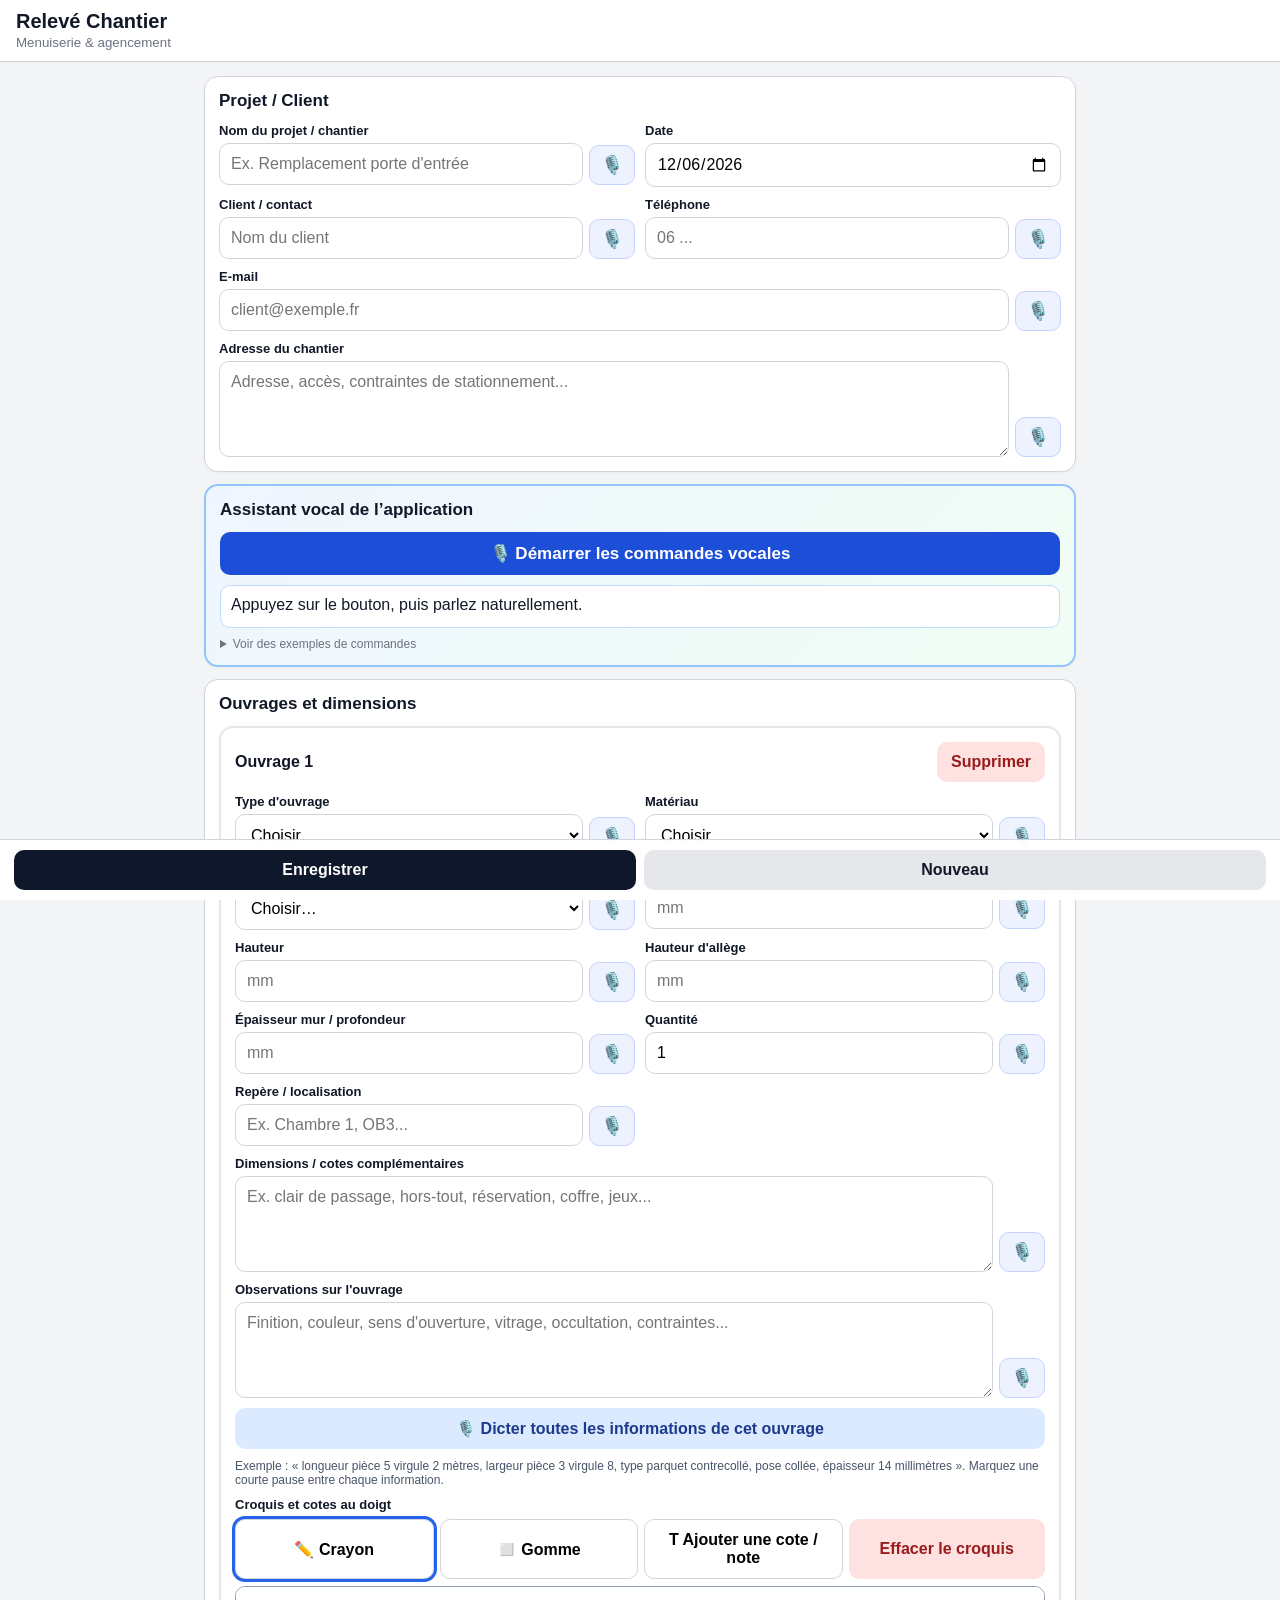
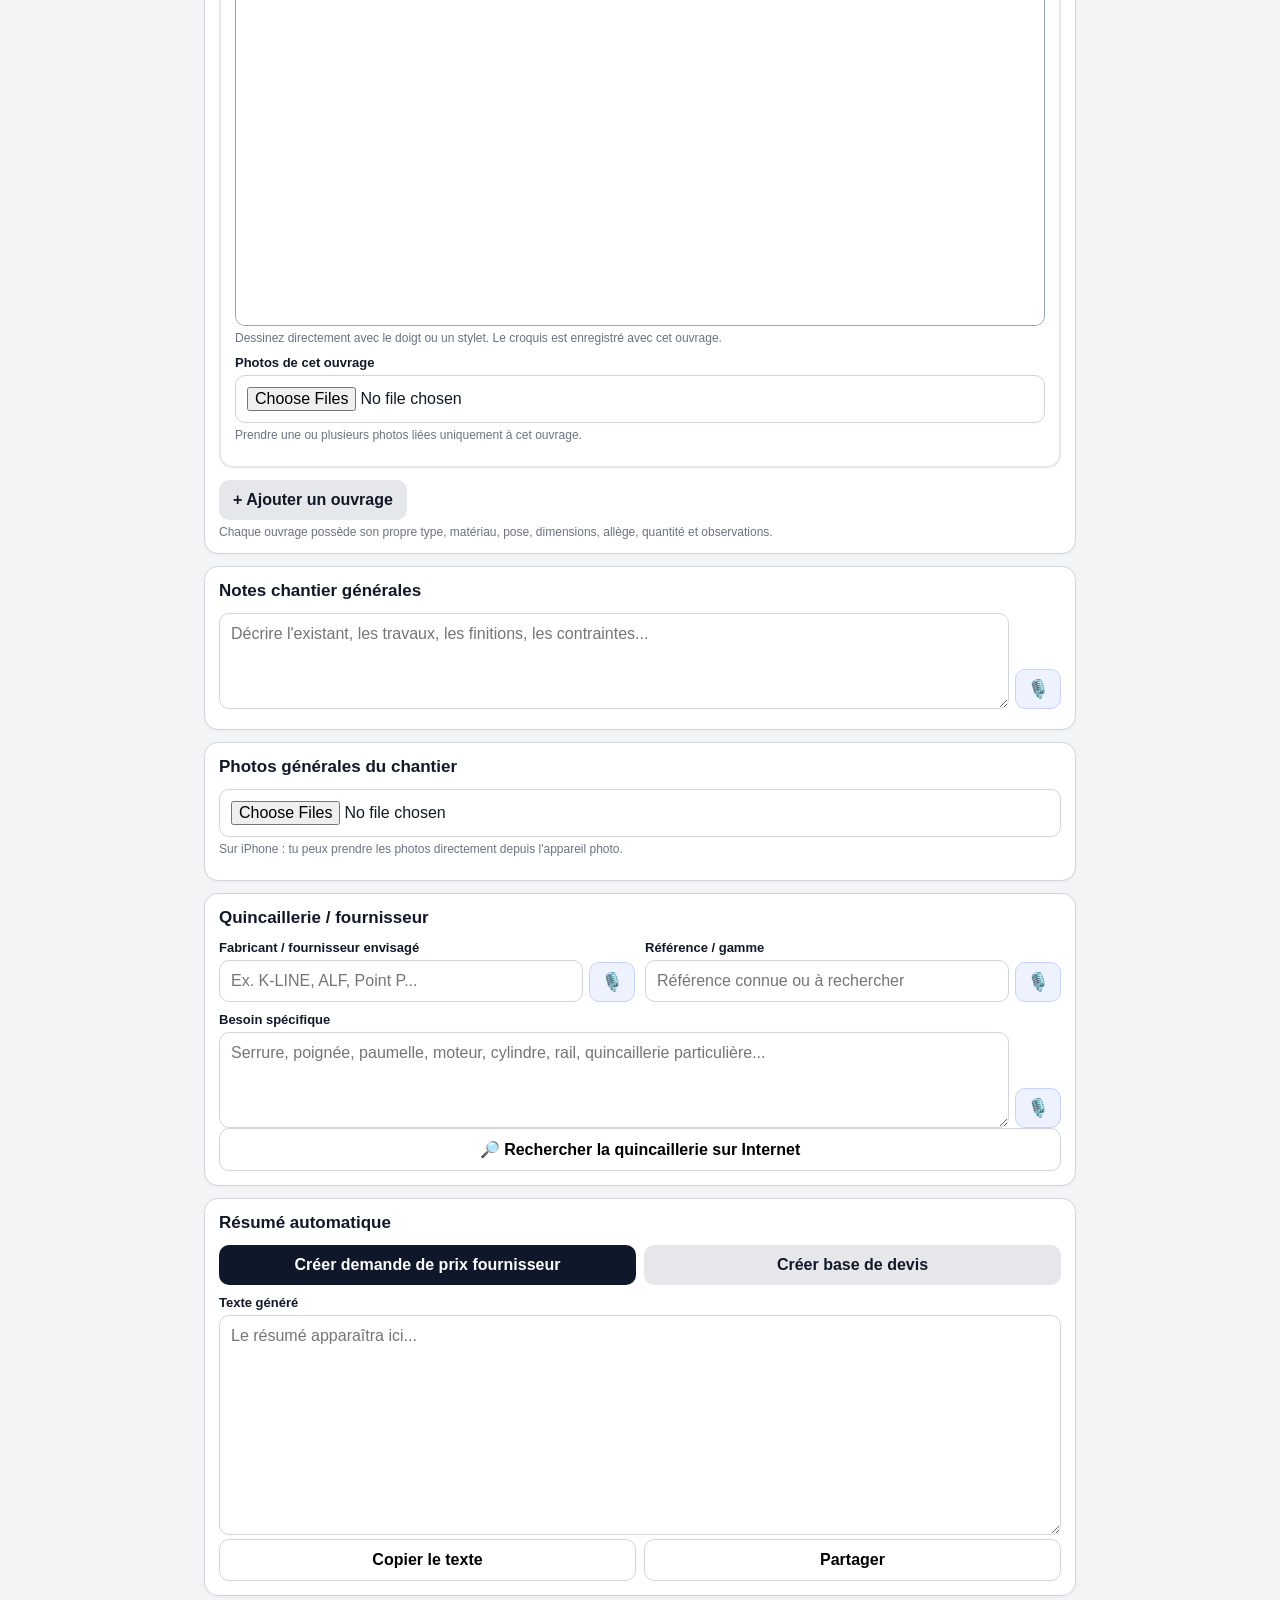
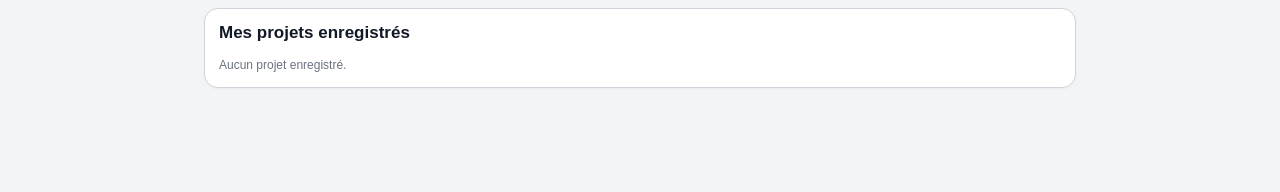
==== commit c2037cf5: "Add files via upload" ====
--- a/index.html.html
+++ b/index.html.html
@@ -25,8 +25,10 @@
     .field-with-mic{display:grid;grid-template-columns:1fr 46px;gap:6px;align-items:end}.mic{padding:10px 8px;font-size:18px;line-height:1;background:#eef2ff;border:1px solid #c7d2fe}.mic.listening{outline:2px solid #166534;background:#dcfce7}
     .row{display:flex;gap:8px;flex-wrap:wrap}.row>*{flex:1}.hint{font-size:12px;color:var(--muted);margin-top:5px}.status{font-size:12px;margin-top:6px;color:var(--ok)}.hidden{display:none!important}
     .photo-grid{display:grid;grid-template-columns:repeat(3,1fr);gap:8px;margin-top:10px}.photo-grid img{width:100%;aspect-ratio:1;object-fit:cover;border-radius:10px;border:1px solid var(--line)}
+    .specific-fields{grid-column:1/-1;display:grid;grid-template-columns:1fr 1fr;gap:10px;padding:12px;background:#f8fafc;border:1px solid #cbd5e1;border-radius:12px}.specific-title{grid-column:1/-1;font-weight:800;color:#334155}.voice-all{grid-column:1/-1;background:#dbeafe;color:#1e3a8a}.voice-help{grid-column:1/-1;font-size:12px;color:#475569}.sketch-wrap{grid-column:1/-1}.sketch-canvas{display:block;width:100%;height:340px;touch-action:none;background:#fff;border:1px solid #94a3b8;border-radius:10px}.sketch-tools{display:flex;gap:6px;flex-wrap:wrap;margin:7px 0}.sketch-tools button{flex:1;min-width:100px}.tool-active{outline:3px solid #2563eb}.section-label{grid-column:1/-1;margin:4px 0 0;color:#334155}
+    .voice-panel{background:linear-gradient(135deg,#eff6ff,#f0fdf4);border:2px solid #93c5fd}.voice-main{width:100%;font-size:17px;background:#1d4ed8;color:#fff}.voice-main.listening{background:#b91c1c;outline:4px solid #fecaca}.voice-feedback{margin-top:10px;padding:10px;background:#fff;border:1px solid #bfdbfe;border-radius:10px;min-height:43px}.command-list{font-size:12px;color:#475569;line-height:1.55;margin-top:9px}
     .footerbar{position:fixed;left:0;right:0;bottom:0;background:rgba(255,255,255,.97);border-top:1px solid var(--line);padding:10px 14px calc(10px + env(safe-area-inset-bottom));display:flex;gap:8px;z-index:6}.footerbar button{flex:1}
-    @media(max-width:640px){.grid{grid-template-columns:1fr}.photo-grid{grid-template-columns:repeat(2,1fr)}.work-head{align-items:flex-start}.work-head .danger{flex:0 0 auto}}
+    @media(max-width:640px){.grid,.specific-fields{grid-template-columns:1fr}.photo-grid{grid-template-columns:repeat(2,1fr)}.work-head{align-items:flex-start}.work-head .danger{flex:0 0 auto}.sketch-canvas{height:300px}}
   </style>
 </head>
 <body>
@@ -44,6 +46,18 @@
     </div>
   </section>
 
+  <section class="card voice-panel">
+    <h2>Assistant vocal de l’application</h2>
+    <button class="voice-main" id="voiceAssistant" type="button">🎙️ Démarrer les commandes vocales</button>
+    <div class="voice-feedback" id="voiceFeedback">Appuyez sur le bouton, puis parlez naturellement.</div>
+    <details><summary class="hint" style="cursor:pointer;margin-top:9px">Voir des exemples de commandes</summary><div class="command-list">
+      « Enregistrer le chantier » • « Ajouter un ouvrage parquet » • « Ajouter un escalier » • « Modifier l’ouvrage 2 » • « Supprimer le dernier ouvrage »<br>
+      « Longueur pièce 5 mètres, largeur pièce 4 mètres, type parquet contrecollé » • « Hauteur à monter 2 800 millimètres, largeur trémie 900 »<br>
+      « Nom du chantier Madame Martin » • « Client Monsieur Dupont » • « Adresse 10 rue… » • « Notes chantier accès difficile »<br>
+      « Créer la demande de prix » • « Créer le devis » • « Ouvrir le chantier Dupont » • « Nouveau chantier » • « Arrêter l’assistant »
+    </div></details>
+  </section>
+
   <section class="card">
     <h2>Ouvrages et dimensions</h2>
     <div id="works"></div>
@@ -86,20 +100,52 @@
 <div class="footerbar"><button class="primary" id="saveProject" type="button">Enregistrer</button><button class="secondary" id="newProject" type="button">Nouveau</button></div>
 <script>
 const $=id=>document.getElementById(id);
-let photoData=[],currentId=null,recognition=null,activeMic=null,workCounter=0;
+let photoData=[],currentId=null,recognition=null,activeMic=null,workCounter=0,commandRecognition=null,voiceControlOn=false,activeWorkIndex=0;
 const fields=['projectTitle','projectDate','contactName','contactPhone','contactEmail','address','notes','supplier','hardwareRef','hardwareNeed'];
 const workTypes=['','Fenêtre',"Porte d'entrée",'Porte intérieure','Porte de garage','Baie coulissante','Volet roulant motorisé','Volet roulant manuel','Volet bois','Store','Escalier','Parquet','Placard','Agencement','Garde-corps / main courante','Bardage','Vitrage','Autre'];
 const materials=['','Bois','Aluminium','PVC','Acier','Mixte','Stratifié','Autre'];
 const installs=['','Rénovation','Dépose totale','En tunnel','En applique','En feuillure','Neuf','Autre'];
+const specificSchemas={
+  'Parquet':[
+    ['roomLength','Longueur de la pièce','m','decimal'],['roomWidth','Largeur de la pièce','m','decimal'],['roomArea','Surface calculée / relevée','m²','decimal'],
+    ['parquetType','Type de parquet','Massif|Contrecollé|Stratifié|Autre','select'],['layingPattern','Sens / motif de pose','À l’anglaise|À bâtons rompus|Point de Hongrie|Dalles|Autre','select'],
+    ['layingMethod','Mode de pose','Flottante|Collée|Clouée|Autre','select'],['boardSize','Dimensions des lames','mm','text'],['parquetThickness','Épaisseur du parquet','mm','decimal'],
+    ['supportType','Support existant','Dalle béton|Chape|Plancher bois|Carrelage|Ancien parquet|Autre','select'],['supportState','État / planéité / humidité du support','À préciser','text'],
+    ['skirting','Plinthes : type, hauteur et longueur','ml','text'],['thresholds','Seuils, raccords et jeux périphériques','À préciser','text'],['finish','Essence, teinte et finition','À préciser','text']
+  ],
+  'Escalier':[
+    ['floorHeight','Hauteur sol fini à sol fini','mm','decimal'],['openingLength','Longueur de la trémie','mm','decimal'],['openingWidth','Largeur de la trémie','mm','decimal'],
+    ['trimmerThickness','Épaisseur du linçoir','mm','decimal'],['slabThickness','Épaisseur plancher / dalle','mm','decimal'],['stairWidth','Largeur souhaitée de l’escalier','mm','decimal'],
+    ['stairShape','Forme de l’escalier','Droit|Quart tournant bas|Quart tournant haut|Deux quarts tournants|Hélicoïdal|Escamotable|Autre','select'],['turnDirection','Sens du tournant en montant','Droite|Gauche|Sans objet','select'],
+    ['stepCount','Nombre de marches existant / souhaité','Nombre','numeric'],['stepHeight','Hauteur de marche','mm','decimal'],['tread','Giron','mm','decimal'],
+    ['headroom','Échappée disponible','mm','decimal'],['startingSpace','Reculement disponible','mm','decimal'],['stringer','Type de limon','À la française|Crémaillère|Central|Sans limon|Autre','select'],
+    ['guardrail','Garde-corps / main courante','Description','text'],['stairMaterial','Essence / matériau / finition','Description','text']
+  ],
+  'Fenêtre':[['opening','Type d’ouverture','Fixe|À la française|Oscillo-battant|Soufflet|Coulissant|Autre','select'],['frameSize','Dimensions hors-tout','mm','text'],['glazing','Composition du vitrage','Description','text'],['color','Couleur intérieure / extérieure','RAL / finition','text'],['ventilation','Entrée d’air','Débit / type','text']],
+  "Porte d'entrée":[['openingDirection','Sens d’ouverture','Droite poussante|Gauche poussante|Droite tirante|Gauche tirante','select'],['clearPassage','Passage utile','mm','decimal'],['threshold','Type de seuil','PMR 20 mm|Standard|Autre','select'],['lock','Serrure / cylindre / contrôle d’accès','Description','text'],['glazing','Vitrage / panneau / imposte','Description','text'],['color','Couleur intérieure / extérieure','RAL / finition','text']],
+  'Porte intérieure':[['openingDirection','Sens d’ouverture','Droite poussante|Gauche poussante|Va-et-vient|Coulissante','select'],['wallThickness','Épaisseur de cloison finie','mm','decimal'],['doorLeaf','Dimensions du vantail','mm','text'],['doorType','Type de porte','Isoplane|Postformée|Stratifiée|Hydrofuge|Coupe-feu|Acoustique|Autre','select'],['hardware','Quincaillerie / serrure','Description','text']],
+  'Porte de garage':[['garageType','Type','Sectionnelle|Basculante|Enroulable|Battante|Coulissante latérale|Autre','select'],['clearOpening','Baie / passage libre','mm','text'],['headroom','Retombée de linteau','mm','decimal'],['sideRoom','Écoinçons gauche / droite','mm','text'],['motorization','Manœuvre / motorisation','Manuelle|Motorisée radio|Autre','select']],
+  'Baie coulissante':[['leafCount','Nombre de vantaux / rails','Description','text'],['frameSize','Dimensions hors-tout','mm','text'],['glazing','Composition du vitrage','Description','text'],['clearPassage','Passage utile','mm','decimal'],['color','Couleur intérieure / extérieure','RAL / finition','text']],
+  'Volet roulant motorisé':[['boxType','Type de coffre','Rénovation|Traditionnel|Bloc-baie|Tunnel|Existant','select'],['boxSize','Dimensions / accès du coffre','mm','text'],['guides','Coulisses / lame finale','Description','text'],['apron','Tablier : matière, lame, couleur','Description','text'],['motor','Moteur / commande / alimentation','Description','text']],
+  'Volet roulant manuel':[['boxType','Type de coffre','Rénovation|Traditionnel|Bloc-baie|Tunnel|Existant','select'],['boxSize','Dimensions / accès du coffre','mm','text'],['operation','Manœuvre','Sangle|Tringle oscillante|Tirage direct|Autre','select'],['apron','Tablier : matière, lame, couleur','Description','text']],
+  'Volet bois':[['leafCount','Nombre de vantaux','Nombre','numeric'],['shutterType','Type','Battant|Persienné|Plein|Barres et écharpes|Coulissant|Autre','select'],['hinges','Gonds / arrêts / espagnolette','Description','text'],['woodFinish','Essence et finition','Description','text']],
+  'Store':[['storeType','Type de store','Screen extérieur|Banne|Enrouleur intérieur|Vénitien|Autre','select'],['fabric','Toile / coloris / transparence','Description','text'],['guides','Guidage / coulisses','Description','text'],['operation','Manœuvre / motorisation','Description','text']],
+  'Placard':[['openingSize','Dimensions de la baie','mm','text'],['doorCount','Nombre de portes','Nombre','numeric'],['facadeType','Façade','Coulissante|Battante|Pliante|Sans façade|Autre','select'],['interiorLayout','Aménagement intérieur','Description','text'],['decor','Décor / finition','Description','text']],
+  'Agencement':[['areaSize','Dimensions de la zone','mm','text'],['layoutUse','Usage / éléments à réaliser','Description','text'],['panels','Panneaux / épaisseurs / décors','Description','text'],['hardware','Quincailleries','Description','text'],['services','Passages techniques / réseaux','Description','text']],
+  'Garde-corps / main courante':[['totalLength','Longueur totale','mm ou ml','text'],['dropHeight','Hauteur de chute','mm','decimal'],['guardHeight','Hauteur du garde-corps','mm','decimal'],['fixing','Type de fixation','À la française|À l’anglaise|Sur platine|Autre','select'],['infill','Remplissage / barreaudage','Description','text']],
+  'Bardage':[['surface','Surface','m²','decimal'],['boardProfile','Profil / dimensions des lames','Description','text'],['support','Support / ossature','Description','text'],['insulation','Isolation / pare-pluie / ventilation','Description','text'],['finish','Essence / finition / coloris','Description','text']],
+  'Vitrage':[['glassClearSize','Clair de vitrage','mm','text'],['glassMakeup','Composition du vitrage','Description','text'],['glassThickness','Épaisseur totale','mm','decimal'],['rebate','Feuillure / parcloses / calage','Description','text'],['access','Accès et moyen de levage','Description','text']]
+};
 const opt=(arr,val='')=>arr.map(x=>`<option ${x===val?'selected':''}>${x||'Choisir…'}</option>`).join('');
 const esc=s=>String(s??'').replace(/&/g,'&amp;').replace(/</g,'&lt;').replace(/>/g,'&gt;').replace(/"/g,'&quot;');
 function micButton(target){return `<button class="mic" type="button" data-target="${target}">🎙️</button>`}
 function addWork(w={}){
-  const id='w'+(++workCounter),d=document.createElement('div');d.className='work-card';d.dataset.id=id;d._photos=Array.isArray(w.photos)?[...w.photos]:[];
+  const id='w'+(++workCounter),d=document.createElement('div');d.className='work-card';d.dataset.id=id;d._photos=Array.isArray(w.photos)?[...w.photos]:[];d._specific=w.specific||{};d._sketch=w.sketch||'';
   d.innerHTML=`<div class="work-head"><h3>Ouvrage <span class="work-number"></span></h3><button class="danger remove-work" type="button">Supprimer</button></div>
   <div class="grid">
     <div><label>Type d'ouvrage</label><div class="field-with-mic"><select class="wtype">${opt(workTypes,w.type)}</select>${micButton(id+'-type')}</div></div>
     <div class="wother-wrap ${w.type==='Autre'?'':'hidden'}"><label>Autre type</label><div class="field-with-mic"><input class="wother" value="${esc(w.other)}" placeholder="Préciser l'ouvrage">${micButton(id+'-other')}</div></div>
+    <div class="specific-fields hidden"></div>
     <div><label>Matériau</label><div class="field-with-mic"><select class="wmaterial">${opt(materials,w.material)}</select>${micButton(id+'-material')}</div></div>
     <div class="mother-wrap ${w.material==='Autre'?'':'hidden'}"><label>Autre matériau</label><div class="field-with-mic"><input class="mother" value="${esc(w.materialOther)}" placeholder="Préciser">${micButton(id+'-materialOther')}</div></div>
     <div><label>Type de pose</label><div class="field-with-mic"><select class="winstall">${opt(installs,w.install)}</select>${micButton(id+'-install')}</div></div>
@@ -112,24 +158,51 @@
     <div><label>Repère / localisation</label><div class="field-with-mic"><input class="wloc" value="${esc(w.location)}" placeholder="Ex. Chambre 1, OB3...">${micButton(id+'-location')}</div></div>
     <div class="full"><label>Dimensions / cotes complémentaires</label><div class="field-with-mic"><textarea class="wextra" placeholder="Ex. clair de passage, hors-tout, réservation, coffre, jeux...">${esc(w.extra)}</textarea>${micButton(id+'-extra')}</div></div>
     <div class="full"><label>Observations sur l'ouvrage</label><div class="field-with-mic"><textarea class="wobs" placeholder="Finition, couleur, sens d'ouverture, vitrage, occultation, contraintes...">${esc(w.obs)}</textarea>${micButton(id+'-obs')}</div></div>
+    <button class="voice-all" type="button">🎙️ Dicter toutes les informations de cet ouvrage</button>
+    <div class="voice-help">Exemple : « longueur pièce 5 virgule 2 mètres, largeur pièce 3 virgule 8, type parquet contrecollé, pose collée, épaisseur 14 millimètres ». Marquez une courte pause entre chaque information.</div>
+    <div class="sketch-wrap"><label>Croquis et cotes au doigt</label><div class="sketch-tools"><button class="ghost pen tool-active" type="button">✏️ Crayon</button><button class="ghost eraser" type="button">◻️ Gomme</button><button class="ghost add-text" type="button">T Ajouter une cote / note</button><button class="danger clear-sketch" type="button">Effacer le croquis</button></div><canvas class="sketch-canvas"></canvas><div class="hint">Dessinez directement avec le doigt ou un stylet. Le croquis est enregistré avec cet ouvrage.</div></div>
     <div class="full"><label>Photos de cet ouvrage</label><input class="wphotos" type="file" accept="image/*" capture="environment" multiple><div class="hint">Prendre une ou plusieurs photos liées uniquement à cet ouvrage.</div><div class="photo-grid wphoto-grid"></div></div>
   </div>`;
   d.querySelector('.remove-work').onclick=()=>{if(document.querySelectorAll('.work-card').length===1){alert('Il faut conserver au moins un ouvrage.');return}d.remove();renumberWorks()};
-  d.querySelector('.wtype').onchange=e=>d.querySelector('.wother-wrap').classList.toggle('hidden',e.target.value!=='Autre');
+  d.querySelector('.wtype').onchange=e=>{d.querySelector('.wother-wrap').classList.toggle('hidden',e.target.value!=='Autre');renderSpecific(d,e.target.value)};
   d.querySelector('.wmaterial').onchange=e=>d.querySelector('.mother-wrap').classList.toggle('hidden',e.target.value!=='Autre');
   d.querySelector('.winstall').onchange=e=>d.querySelector('.iother-wrap').classList.toggle('hidden',e.target.value!=='Autre');
   d.querySelector('.wphotos').onchange=async e=>{for(const f of e.target.files){d._photos.push(await fileToDataURL(f))}e.target.value='';renderWorkPhotos(d)};
-  $('works').appendChild(d);renumberWorks();bindMics(d);renderWorkPhotos(d);
+  d.querySelector('.voice-all').onclick=()=>startFullVoice(d);
+  $('works').appendChild(d);renumberWorks();renderSpecific(d,w.type||'');bindMics(d);renderWorkPhotos(d);initSketch(d);
 }
 function renumberWorks(){[...document.querySelectorAll('.work-card')].forEach((d,i)=>d.querySelector('.work-number').textContent=i+1)}
+function specificData(d){const out={};d.querySelectorAll('[data-specific]').forEach(el=>out[el.dataset.specific]=el.value);return out}
+function renderSpecific(d,type){
+  Object.assign(d._specific,specificData(d));const box=d.querySelector('.specific-fields'),schema=specificSchemas[type]||[];box.innerHTML='';box.classList.toggle('hidden',!schema.length);if(!schema.length)return;
+  box.innerHTML=`<div class="specific-title">Informations spécifiques — ${esc(type)}</div>`+schema.map(([key,label,choices,kind])=>{
+    const value=d._specific[key]||'',target=d.dataset.id+'-spec_'+key;
+    const control=kind==='select'?`<select data-specific="${key}"><option value="">Choisir…</option>${choices.split('|').map(x=>`<option ${x===value?'selected':''}>${esc(x)}</option>`).join('')}</select>`:`<input data-specific="${key}" value="${esc(value)}" inputmode="${kind==='decimal'?'decimal':kind==='numeric'?'numeric':'text'}" placeholder="${esc(choices)}">`;
+    return `<div><label>${esc(label)}</label><div class="field-with-mic">${control}${micButton(target)}</div></div>`}).join('');bindMics(box);
+}
+function initSketch(d){
+  const c=d.querySelector('.sketch-canvas'),ctx=c.getContext('2d');let drawing=false,last=null,mode='pen',noteLine=0;
+  function size(){const saved=d._sketch,w=Math.max(280,c.clientWidth),h=c.clientHeight,ratio=Math.max(1,window.devicePixelRatio||1);c.width=w*ratio;c.height=h*ratio;ctx.setTransform(ratio,0,0,ratio,0,0);ctx.lineCap='round';ctx.lineJoin='round';ctx.fillStyle='#fff';ctx.fillRect(0,0,w,h);if(saved){const im=new Image();im.onload=()=>ctx.drawImage(im,0,0,w,h);im.src=saved}}
+  function point(e){const r=c.getBoundingClientRect();return{x:(e.clientX-r.left)*c.clientWidth/r.width,y:(e.clientY-r.top)*c.clientHeight/r.height}}
+  function saveSketch(){d._sketch=c.toDataURL('image/png')}
+  c.onpointerdown=e=>{drawing=true;last=point(e);c.setPointerCapture(e.pointerId);e.preventDefault()};
+  c.onpointermove=e=>{if(!drawing)return;const p=point(e);ctx.beginPath();ctx.moveTo(last.x,last.y);ctx.lineTo(p.x,p.y);ctx.strokeStyle=mode==='eraser'?'#fff':'#111827';ctx.lineWidth=mode==='eraser'?24:3;ctx.stroke();last=p;e.preventDefault()};
+  c.onpointerup=c.onpointercancel=e=>{if(drawing){drawing=false;saveSketch()}e.preventDefault()};
+  d.querySelector('.pen').onclick=()=>{mode='pen';d.querySelector('.pen').classList.add('tool-active');d.querySelector('.eraser').classList.remove('tool-active')};
+  d.querySelector('.eraser').onclick=()=>{mode='eraser';d.querySelector('.eraser').classList.add('tool-active');d.querySelector('.pen').classList.remove('tool-active')};
+  d.querySelector('.clear-sketch').onclick=()=>{if(confirm('Effacer entièrement ce croquis ?')){d._sketch='';ctx.fillStyle='#fff';ctx.fillRect(0,0,c.clientWidth,c.clientHeight)}};
+  d.querySelector('.add-text').onclick=()=>{const t=prompt('Saisir la cote ou la note à ajouter au croquis :');if(!t)return;ctx.fillStyle='#111827';ctx.font='bold 18px sans-serif';ctx.fillText(t,12,28+(noteLine++%12)*24);saveSketch()};
+  requestAnimationFrame(size);
+}
 function workData(){return [...document.querySelectorAll('.work-card')].map(d=>({
-  type:d.querySelector('.wtype').value,other:d.querySelector('.wother').value,material:d.querySelector('.wmaterial').value,materialOther:d.querySelector('.mother').value,install:d.querySelector('.winstall').value,installOther:d.querySelector('.iother').value,width:d.querySelector('.ww').value,height:d.querySelector('.wh').value,sill:d.querySelector('.wa').value,depth:d.querySelector('.wd').value,qty:d.querySelector('.wq').value,location:d.querySelector('.wloc').value,extra:d.querySelector('.wextra').value,obs:d.querySelector('.wobs').value,photos:Array.isArray(d._photos)?d._photos:[]}))}
+  type:d.querySelector('.wtype').value,other:d.querySelector('.wother').value,material:d.querySelector('.wmaterial').value,materialOther:d.querySelector('.mother').value,install:d.querySelector('.winstall').value,installOther:d.querySelector('.iother').value,width:d.querySelector('.ww').value,height:d.querySelector('.wh').value,sill:d.querySelector('.wa').value,depth:d.querySelector('.wd').value,qty:d.querySelector('.wq').value,location:d.querySelector('.wloc').value,extra:d.querySelector('.wextra').value,obs:d.querySelector('.wobs').value,specific:specificData(d),sketch:d._sketch||'',photos:Array.isArray(d._photos)?d._photos:[]}))}
 function shown(v,other){return v==='Autre'?(other||'Autre'):v}
 function normalize(s){return String(s).toLowerCase().normalize('NFD').replace(/[\u0300-\u036f]/g,'').replace(/[^a-z0-9]/g,'')}
 function setSelectByVoice(sel,text){const n=normalize(text);let best=[...sel.options].find(o=>normalize(o.textContent)===n)||[...sel.options].find(o=>normalize(o.textContent).includes(n)||n.includes(normalize(o.textContent)));if(best){sel.value=best.value;sel.dispatchEvent(new Event('change'));return true}return false}
 function resolveMicTarget(key){
   if(!key.includes('-'))return $(key);
-  const [id,field]=key.split('-');const d=document.querySelector(`.work-card[data-id="${id}"]`);if(!d)return null;
+  const cut=key.indexOf('-'),id=key.slice(0,cut),field=key.slice(cut+1);const d=document.querySelector(`.work-card[data-id="${id}"]`);if(!d)return null;
+  if(field.startsWith('spec_'))return d.querySelector(`[data-specific="${field.slice(5)}"]`);
   const map={type:'.wtype',other:'.wother',material:'.wmaterial',materialOther:'.mother',install:'.winstall',installOther:'.iother',width:'.ww',height:'.wh',sill:'.wa',depth:'.wd',qty:'.wq',location:'.wloc',extra:'.wextra',obs:'.wobs'};return d.querySelector(map[field]);
 }
 function startVoice(target,btn){
@@ -139,13 +212,61 @@
   recognition.onresult=e=>{const text=e.results[e.results.length-1][0].transcript.trim();if(target.tagName==='SELECT'){if(!setSelectByVoice(target,text)){$('dictationStatus').textContent='Choix non reconnu : '+text}}else{const numeric=target.inputMode==='decimal'||target.inputMode==='numeric';const clean=numeric?text.replace(/\s/g,'').replace(/virgule/i,'.').replace(/[^0-9.,]/g,''):text;target.value=target.value&&target.tagName==='TEXTAREA'?target.value+' '+clean:clean;target.dispatchEvent(new Event('input'));}};
   recognition.onend=()=>{if(activeMic)activeMic.classList.remove('listening');activeMic=null;$('dictationStatus').textContent='Dictée terminée.'};recognition.onerror=()=>{$('dictationStatus').textContent='La dictée n’a pas pu être utilisée.'};recognition.start();
 }
+function voiceAliases(key,label){const custom={roomLength:['longueur piece','longueur de la piece'],roomWidth:['largeur piece','largeur de la piece'],roomArea:['surface'],parquetType:['type parquet'],layingPattern:['motif de pose','sens de pose'],layingMethod:['mode de pose','pose'],parquetThickness:['epaisseur parquet'],floorHeight:['hauteur a monter','hauteur sol fini'],openingLength:['longueur tremie'],openingWidth:['largeur tremie'],trimmerThickness:['epaisseur lincoir','lincoir'],slabThickness:['epaisseur plancher','epaisseur dalle'],stairWidth:['largeur escalier'],stairShape:['forme escalier','type escalier'],turnDirection:['sens tournant'],stepCount:['nombre marches'],stepHeight:['hauteur marche'],tread:['giron'],headroom:['echappee'],startingSpace:['reculement']};const plain=label.toLowerCase().normalize('NFD').replace(/[\u0300-\u036f]/g,'').replace(/[^a-z0-9 ]/g,' ').replace(/\s+/g,' ').trim();return custom[key]||[plain]}
+function fillFromFullVoice(d,spoken){
+  const type=d.querySelector('.wtype').value,schema=specificSchemas[type]||[],text=spoken.toLowerCase().normalize('NFD').replace(/[\u0300-\u036f]/g,'').replace(/[’']/g,' ').replace(/[^a-z0-9,. ]/g,' ').replace(/\s+/g,' ').trim();
+  const common=[['width','largeur',d.querySelector('.ww')],['height','hauteur',d.querySelector('.wh')],['sill','hauteur allege',d.querySelector('.wa')],['depth','epaisseur mur',d.querySelector('.wd')],['qty','quantite',d.querySelector('.wq')],['location','localisation',d.querySelector('.wloc')],['obs','observations',d.querySelector('.wobs')]];
+  const entries=common.map(([key,a,el])=>({key,aliases:[a],el})).concat(schema.map(([key,label])=>({key,aliases:voiceAliases(key,label),el:d.querySelector(`[data-specific="${key}"]`)})));
+  const hits=[];entries.forEach(entry=>entry.aliases.forEach(alias=>{const i=text.indexOf(alias);if(i>=0)hits.push({i,alias,entry})}));hits.sort((a,b)=>a.i-b.i);const unique=hits.filter((h,i)=>!hits.slice(0,i).some(x=>x.entry===h.entry));unique.sort((a,b)=>a.i-b.i);
+  let count=0;unique.forEach((h,i)=>{let value=text.slice(h.i+h.alias.length,unique[i+1]?.i??text.length).replace(/^(est|de|du|a|:| )+/,'').replace(/\b(puis|et ensuite)\b.*$/,'').replace(/[,. ]+$/,'').trim();if(!value)return;const el=h.entry.el;if(el.tagName==='SELECT'){if(setSelectByVoice(el,value))count++}else{if(el.inputMode==='decimal'||el.inputMode==='numeric')value=value.replace(/virgule/g,'.').replace(/\b(millimetres?|mm|metres?|m|centimetres?|cm)\b/g,'').replace(/[^0-9.,]/g,'').trim();if(value){el.value=value;count++}}});
+  if(!count)d.querySelector('.wobs').value=(d.querySelector('.wobs').value+' '+spoken).trim();return count;
+}
+function startFullVoice(d){
+  const SR=window.SpeechRecognition||window.webkitSpeechRecognition;if(!SR){$('dictationStatus').textContent='Dictée non disponible sur ce navigateur. Utilisez les micros placés à côté de chaque champ.';return}
+  if(recognition)try{recognition.stop()}catch(e){}const btn=d.querySelector('.voice-all');recognition=new SR();recognition.lang='fr-FR';recognition.continuous=false;recognition.interimResults=false;btn.classList.add('listening');$('dictationStatus').textContent='Dictez maintenant toutes les informations de l’ouvrage…';recognition.onresult=e=>{const spoken=e.results[e.results.length-1][0].transcript.trim(),n=fillFromFullVoice(d,spoken);$('dictationStatus').textContent=n?`${n} information(s) répartie(s) dans les champs.`:'Texte ajouté aux observations.'};recognition.onend=()=>btn.classList.remove('listening');recognition.onerror=()=>{$('dictationStatus').textContent='La dictée n’a pas pu être utilisée.';btn.classList.remove('listening')};recognition.start();
+}
+function commandText(s){return String(s).toLowerCase().normalize('NFD').replace(/[\u0300-\u036f]/g,'').replace(/[’']/g,' ').replace(/-/g,' ').replace(/\s+/g,' ').trim()}
+function workAtCommand(text){const cards=[...document.querySelectorAll('.work-card')],m=text.match(/ouvrage\s+(\d+)/);if(m)activeWorkIndex=Math.min(cards.length-1,Math.max(0,Number(m[1])-1));return cards[activeWorkIndex]||cards[cards.length-1]}
+function typeFromCommand(text){const aliases={fenetre:'Fenêtre','porte entree':"Porte d'entrée",'porte d entree':"Porte d'entrée",'porte interieure':'Porte intérieure','porte garage':'Porte de garage','baie coulissante':'Baie coulissante','volet roulant motorise':'Volet roulant motorisé','volet roulant manuel':'Volet roulant manuel','volet bois':'Volet bois',store:'Store',escalier:'Escalier',parquet:'Parquet',placard:'Placard',agencement:'Agencement','garde corps':'Garde-corps / main courante','main courante':'Garde-corps / main courante',bardage:'Bardage',vitrage:'Vitrage'};return Object.entries(aliases).sort((a,b)=>b[0].length-a[0].length).find(([a])=>text.includes(a))?.[1]||''}
+function setSimpleVoiceField(id,text,prefixes){for(const p of prefixes){const i=text.indexOf(p);if(i>=0){const raw=text.slice(i+p.length).replace(/^(est|:|de| )+/,'').trim();if(raw){$(id).value=raw;$(id).dispatchEvent(new Event('input'));return true}}}return false}
+function stopVoiceAssistant(message='Assistant vocal arrêté.'){
+  voiceControlOn=false;if(commandRecognition)try{commandRecognition.stop()}catch(e){}commandRecognition=null;const b=$('voiceAssistant');b.classList.remove('listening');b.textContent='🎙️ Démarrer les commandes vocales';$('voiceFeedback').textContent=message;
+}
+async function openProjectByVoice(name){const projects=await allProjects(),n=normalize(name),p=projects.find(x=>normalize(x.projectTitle).includes(n)||normalize(x.contactName).includes(n));if(!p)return false;loadProject(p);return true}
+async function executeVoiceCommand(spoken){
+  const text=commandText(spoken),feedback=$('voiceFeedback');feedback.textContent=`Commande entendue : « ${spoken} »`;
+  if(/arrete|stop|desactive/.test(text)){stopVoiceAssistant();return}
+  if(/^(enregistre|sauvegarde)|enregistrer le chantier|sauvegarder le chantier/.test(text)){await save();feedback.textContent='✅ Chantier enregistré.';return}
+  if(/nouveau chantier|nouveau releve/.test(text)){if(confirm('Enregistrer le chantier actuel avant d’en créer un nouveau ?'))await save();clearForm();activeWorkIndex=0;feedback.textContent='✅ Nouveau chantier prêt.';return}
+  if(/ouvrir (le )?chantier/.test(text)){const name=text.replace(/^.*ouvrir (le )?chantier/,'').trim();feedback.textContent=await openProjectByVoice(name)?`✅ Chantier « ${name} » ouvert.`:`⚠️ Aucun chantier trouvé pour « ${name} ».`;return}
+  if(/ajoute|ajouter|nouvel ouvrage|nouveau ouvrage/.test(text)){const type=typeFromCommand(text);addWork({type});activeWorkIndex=document.querySelectorAll('.work-card').length-1;feedback.textContent=`✅ Ouvrage ${type||'sans type'} ajouté.`;document.querySelectorAll('.work-card')[activeWorkIndex].scrollIntoView({behavior:'smooth',block:'start'});return}
+  if(/supprime|supprimer/.test(text)&&text.includes('ouvrage')){const cards=[...document.querySelectorAll('.work-card')];if(cards.length===1){feedback.textContent='⚠️ Il faut conserver au moins un ouvrage.';return}let d=text.includes('dernier')?cards[cards.length-1]:workAtCommand(text);if(d&&confirm(`Supprimer l’ouvrage ${cards.indexOf(d)+1} ?`)){d.remove();renumberWorks();activeWorkIndex=Math.min(activeWorkIndex,cards.length-2);feedback.textContent='✅ Ouvrage supprimé.'}return}
+  if(/modifier|selectionne|selectionner|aller a/.test(text)&&text.includes('ouvrage')){const d=workAtCommand(text);if(d){activeWorkIndex=[...document.querySelectorAll('.work-card')].indexOf(d);d.scrollIntoView({behavior:'smooth',block:'start'});feedback.textContent=`✅ Les prochaines modifications concernent l’ouvrage ${activeWorkIndex+1}.`;if(!/(largeur|hauteur|longueur|epaisseur|surface|type|pose|giron|reculement|quantite|localisation|observation)/.test(text))return}}
+  if(setSimpleVoiceField('projectTitle',text,['nom du chantier','titre du chantier'])){feedback.textContent='✅ Nom du chantier renseigné.';return}
+  if(setSimpleVoiceField('contactName',text,['nom du client','client','contact'])){feedback.textContent='✅ Client renseigné.';return}
+  if(setSimpleVoiceField('contactPhone',text,['telephone','numero de telephone'])){feedback.textContent='✅ Téléphone renseigné.';return}
+  if(setSimpleVoiceField('contactEmail',text,['adresse mail','email','mail'])){feedback.textContent='✅ E-mail renseigné.';return}
+  if(setSimpleVoiceField('address',text,['adresse du chantier','adresse'])){feedback.textContent='✅ Adresse renseignée.';return}
+  if(setSimpleVoiceField('notes',text,['notes chantier','note chantier','notes generales'])){feedback.textContent='✅ Notes générales renseignées.';return}
+  if(/creer.*demande.*prix|demande.*fournisseur/.test(text)){$('makeSupplier').click();$('summary').scrollIntoView({behavior:'smooth'});feedback.textContent='✅ Demande de prix créée.';return}
+  if(/creer.*devis|base.*devis/.test(text)){$('makeQuote').click();$('summary').scrollIntoView({behavior:'smooth'});feedback.textContent='✅ Base de devis créée.';return}
+  if(/copier.*resume|copier.*texte/.test(text)){$('copySummary').click();feedback.textContent='✅ Résumé copié.';return}
+  const d=workAtCommand(text),type=typeFromCommand(text);if(type&&/type|choisir|mettre|ouvrage/.test(text)){const sel=d.querySelector('.wtype');sel.value=type;sel.dispatchEvent(new Event('change'));feedback.textContent=`✅ Ouvrage ${activeWorkIndex+1} défini comme « ${type} ».`;return}
+  const count=fillFromFullVoice(d,spoken.replace(/^modifier\s+/i,''));if(count){feedback.textContent=`✅ ${count} information(s) modifiée(s) dans l’ouvrage ${activeWorkIndex+1}.`;d.scrollIntoView({behavior:'smooth',block:'center'});return}
+  d.querySelector('.wobs').value=(d.querySelector('.wobs').value+' '+spoken).trim();feedback.textContent=`ℹ️ Commande non identifiée : le texte a été ajouté aux observations de l’ouvrage ${activeWorkIndex+1}.`;
+}
+function startVoiceAssistant(){
+  if(voiceControlOn){stopVoiceAssistant();return}if(recognition)try{recognition.stop()}catch(e){}const SR=window.SpeechRecognition||window.webkitSpeechRecognition;if(!SR){$('voiceFeedback').textContent='La reconnaissance vocale n’est pas disponible dans ce navigateur. Utilisez Chrome ou Safari récent et autorisez le microphone.';return}
+  voiceControlOn=true;const btn=$('voiceAssistant');btn.classList.add('listening');btn.textContent='⏹️ Arrêter les commandes vocales';
+  const listen=()=>{if(!voiceControlOn)return;commandRecognition=new SR();commandRecognition.lang='fr-FR';commandRecognition.continuous=false;commandRecognition.interimResults=false;commandRecognition.onstart=()=>{$('voiceFeedback').textContent='🎙️ Je vous écoute…'};commandRecognition.onresult=e=>executeVoiceCommand(e.results[e.results.length-1][0].transcript.trim());commandRecognition.onerror=e=>{if(e.error!=='no-speech')$('voiceFeedback').textContent='La commande n’a pas été comprise. Vous pouvez recommencer.'};commandRecognition.onend=()=>{commandRecognition=null;if(voiceControlOn)setTimeout(listen,500)};try{commandRecognition.start()}catch(e){stopVoiceAssistant('Impossible de démarrer le microphone. Vérifiez son autorisation.')}};listen();
+}
 function bindMics(root=document){root.querySelectorAll('.mic').forEach(btn=>{if(btn.dataset.bound)return;btn.dataset.bound='1';btn.onclick=()=>{const t=resolveMicTarget(btn.dataset.target);if(t)startVoice(t,btn)}})}
 $('addWork').onclick=()=>addWork();
 $('photos').onchange=async e=>{for(const f of e.target.files){photoData.push(await fileToDataURL(f))}renderPhotos()};
 function fileToDataURL(file){return new Promise((res,rej)=>{const r=new FileReader();r.onload=()=>res(r.result);r.onerror=rej;r.readAsDataURL(file)})}
 function renderWorkPhotos(d){const g=d.querySelector('.wphoto-grid');if(!g)return;g.innerHTML='';(d._photos||[]).forEach((src,i)=>{const wrap=document.createElement('div'),img=document.createElement('img');img.src=src;img.alt='Photo ouvrage';img.onclick=()=>{if(confirm('Supprimer cette photo de l\'ouvrage ?')){d._photos.splice(i,1);renderWorkPhotos(d)}};wrap.appendChild(img);g.appendChild(wrap)})}
 function renderPhotos(){const g=$('photoGrid');g.innerHTML='';photoData.forEach((src,i)=>{const wrap=document.createElement('div'),img=document.createElement('img');img.src=src;img.onclick=()=>{if(confirm('Supprimer cette photo ?')){photoData.splice(i,1);renderPhotos()}};wrap.appendChild(img);g.appendChild(wrap)})}
-function baseLines(){let lines=[`Chantier : ${$('projectTitle').value||'-'}`,`Client : ${$('contactName').value||'-'}`];if($('contactPhone').value)lines.push(`Téléphone : ${$('contactPhone').value}`);if($('contactEmail').value)lines.push(`E-mail : ${$('contactEmail').value}`);if($('address').value)lines.push(`Adresse : ${$('address').value}`);workData().forEach((w,i)=>{lines.push('',`Ouvrage ${i+1} : ${shown(w.type,w.other)||'-'}`);if(w.location)lines.push(`Repère / localisation : ${w.location}`);if(w.material)lines.push(`Matériau : ${shown(w.material,w.materialOther)}`);if(w.install)lines.push(`Type de pose : ${shown(w.install,w.installOther)}`);if(w.width||w.height)lines.push(`Dimensions : ${w.width||'-'} x ${w.height||'-'} mm`);if(w.sill)lines.push(`Hauteur d'allège : ${w.sill} mm`);if(w.depth)lines.push(`Épaisseur / profondeur : ${w.depth} mm`);if(w.qty)lines.push(`Quantité : ${w.qty}`);if(w.extra)lines.push(`Cotes complémentaires : ${w.extra}`);if(w.obs)lines.push(`Observations : ${w.obs}`);if(w.photos?.length)lines.push(`Photos associées : ${w.photos.length}`)});if($('notes').value)lines.push('',`Notes chantier générales : ${$('notes').value}`);return lines}
+function baseLines(){let lines=[`Chantier : ${$('projectTitle').value||'-'}`,`Client : ${$('contactName').value||'-'}`];if($('contactPhone').value)lines.push(`Téléphone : ${$('contactPhone').value}`);if($('contactEmail').value)lines.push(`E-mail : ${$('contactEmail').value}`);if($('address').value)lines.push(`Adresse : ${$('address').value}`);workData().forEach((w,i)=>{lines.push('',`Ouvrage ${i+1} : ${shown(w.type,w.other)||'-'}`);if(w.location)lines.push(`Repère / localisation : ${w.location}`);if(w.material)lines.push(`Matériau : ${shown(w.material,w.materialOther)}`);if(w.install)lines.push(`Type de pose : ${shown(w.install,w.installOther)}`);if(w.width||w.height)lines.push(`Dimensions : ${w.width||'-'} x ${w.height||'-'} mm`);if(w.sill)lines.push(`Hauteur d'allège : ${w.sill} mm`);if(w.depth)lines.push(`Épaisseur / profondeur : ${w.depth} mm`);if(w.qty)lines.push(`Quantité : ${w.qty}`);(specificSchemas[w.type]||[]).forEach(([key,label,unit])=>{if(w.specific?.[key])lines.push(`${label} : ${w.specific[key]}${['mm','m','m²','ml'].includes(unit)?' '+unit:''}`)});if(w.extra)lines.push(`Cotes complémentaires : ${w.extra}`);if(w.obs)lines.push(`Observations : ${w.obs}`);if(w.photos?.length)lines.push(`Photos associées : ${w.photos.length}`);if(w.sketch)lines.push('Croquis associé : oui')});if($('notes').value)lines.push('',`Notes chantier générales : ${$('notes').value}`);return lines}
 $('makeSupplier').onclick=()=>{let l=['Bonjour,','','Pouvez-vous me transmettre votre meilleure offre de prix pour le besoin suivant :','',...baseLines()];if($('supplier').value)l.push(`Fournisseur / fabricant envisagé : ${$('supplier').value}`);if($('hardwareRef').value)l.push(`Référence / gamme : ${$('hardwareRef').value}`);if($('hardwareNeed').value)l.push(`Quincaillerie / besoin spécifique : ${$('hardwareNeed').value}`);l.push('','Merci d\'indiquer le prix, le délai et les éventuelles contraintes techniques.','','Cordialement.');$('summary').value=l.join('\n')};
 $('makeQuote').onclick=()=>{$('summary').value=['Fourniture et pose des ouvrages suivants :','',...baseLines(),'','Prestations à prévoir :','- Prise de cotes et vérification sur site','- Fourniture des ouvrages selon caractéristiques ci-dessus','- Pose, réglages et finitions','- Évacuation et traitement des déchets si dépose de l\'existant','','À compléter après retour fournisseur : prix d\'achat, temps de pose, accessoires, finitions et marge.'].join('\n')};
 $('copySummary').onclick=async()=>{await navigator.clipboard.writeText($('summary').value);alert('Texte copié.')};
@@ -158,7 +279,7 @@
 function legacyToWorks(x){if(x.works?.length)return x.works;if(x.workType||x.measures?.length){const m=x.measures?.[0]||{};return[{type:x.workType||'',other:x.workOther||'',material:x.material||'',materialOther:x.materialOther||'',install:x.installType||'',installOther:x.installOther||'',width:m.w||'',height:m.h||'',extra:(x.measures||[]).slice(1).map(a=>`${a.label||'Dimension'} : ${a.w||''}${a.h?' x '+a.h:''} ${a.u||'mm'}`).join('\n')}]}return[{}]}
 function loadProject(x){currentId=x.id;fields.forEach(f=>$(f).value=x[f]||'');photoData=x.photos||[];$('works').innerHTML='';legacyToWorks(x).forEach(addWork);renderPhotos();scrollTo({top:0,behavior:'smooth'})}
 function clearForm(){currentId=null;fields.forEach(f=>$(f).value='');$('projectDate').value=new Date().toISOString().slice(0,10);photoData=[];renderPhotos();$('works').innerHTML='';addWork();$('summary').value=''}
-$('saveProject').onclick=save;$('newProject').onclick=()=>{if(confirm('Créer un nouveau relevé ?'))clearForm()};
+$('saveProject').onclick=save;$('newProject').onclick=()=>{if(confirm('Créer un nouveau relevé ?'))clearForm()};$('voiceAssistant').onclick=startVoiceAssistant;
 if('serviceWorker' in navigator)navigator.serviceWorker.register('sw.js').catch(()=>{});
 $('projectDate').value=new Date().toISOString().slice(0,10);bindMics();addWork();renderProjects();
 </script>
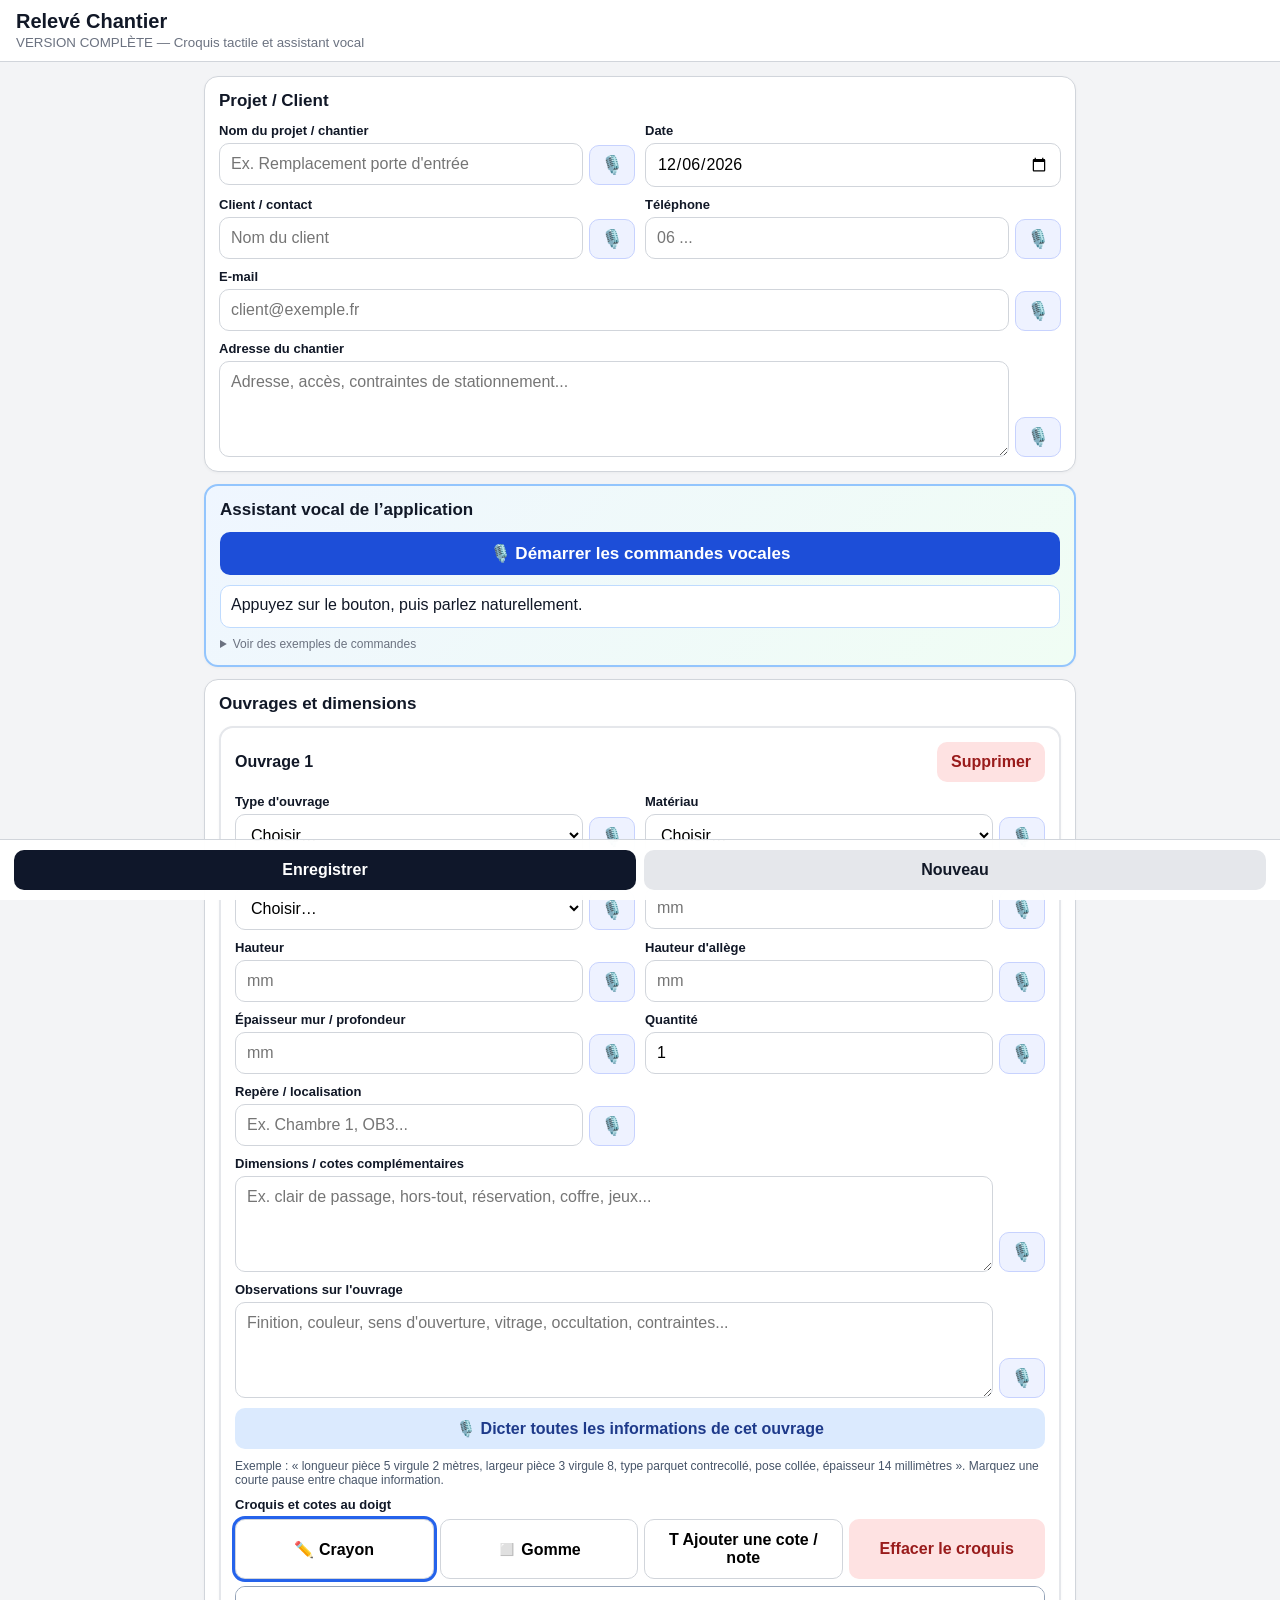
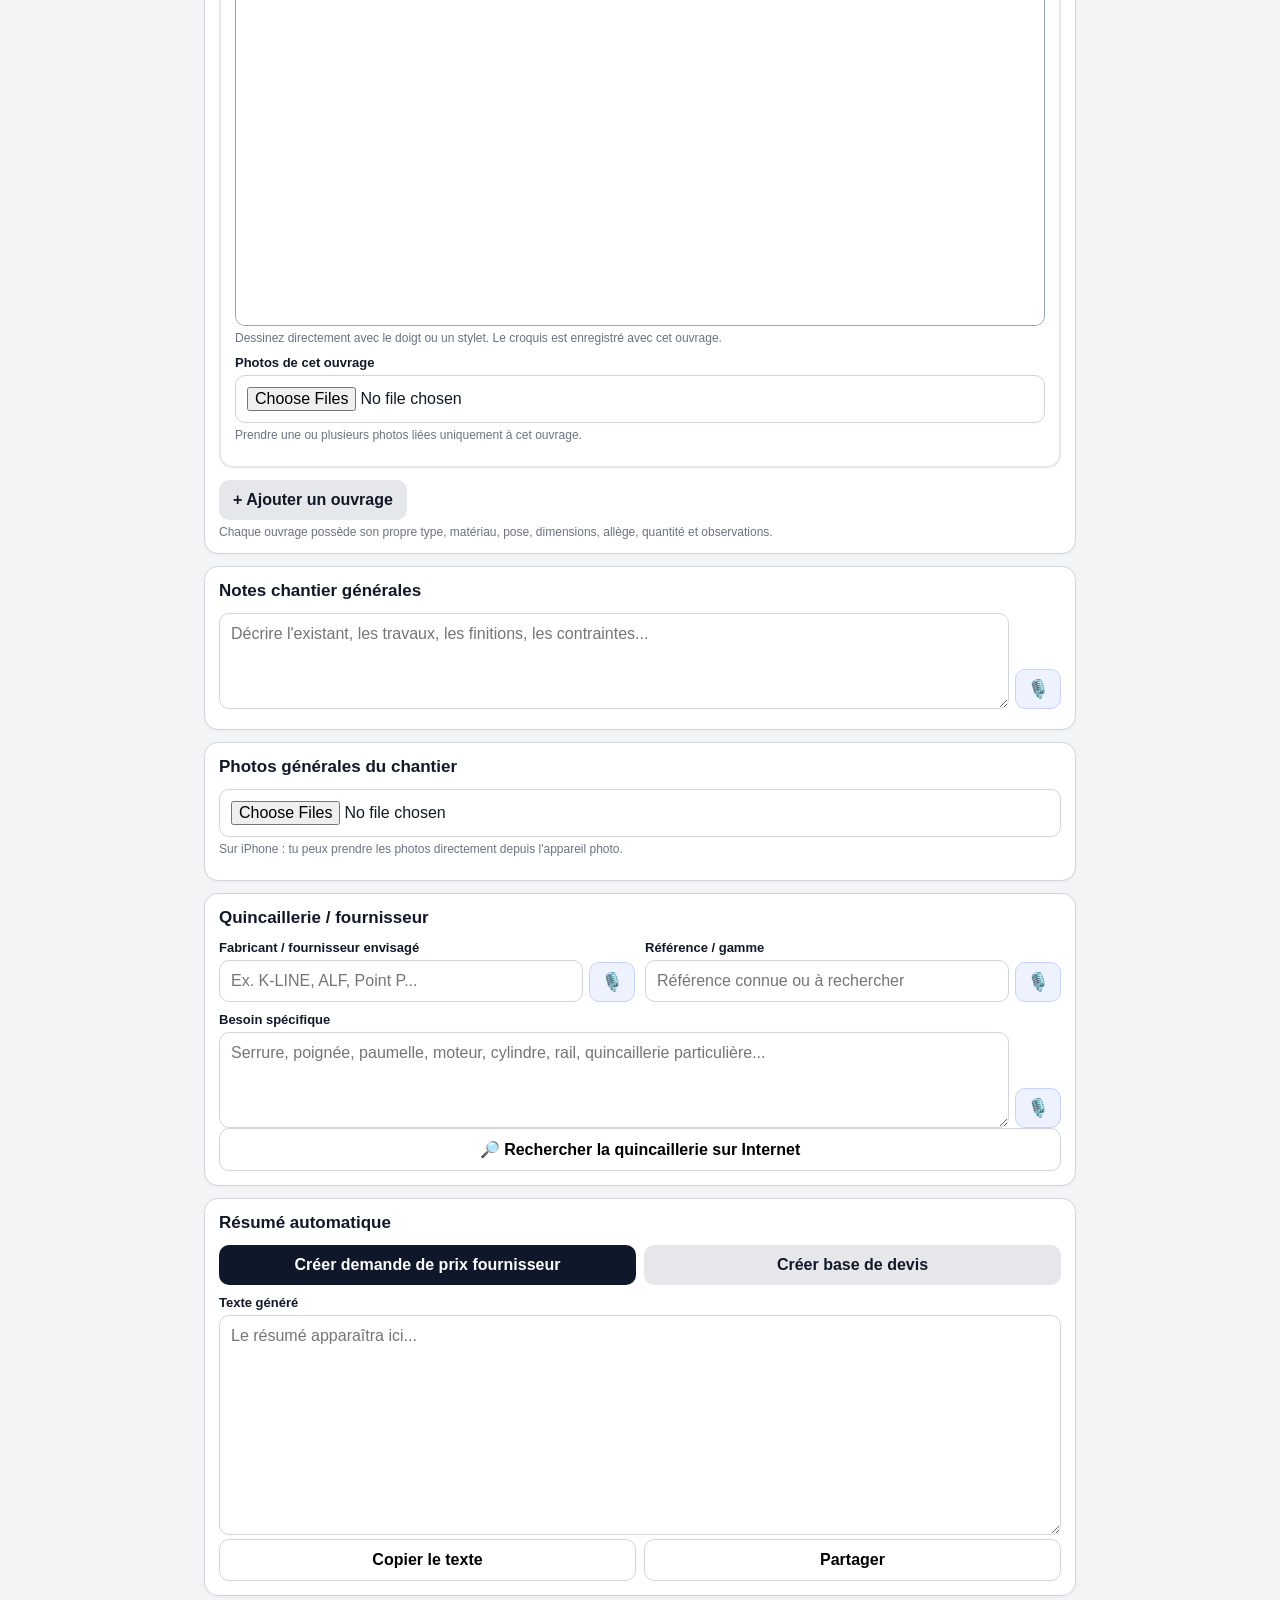
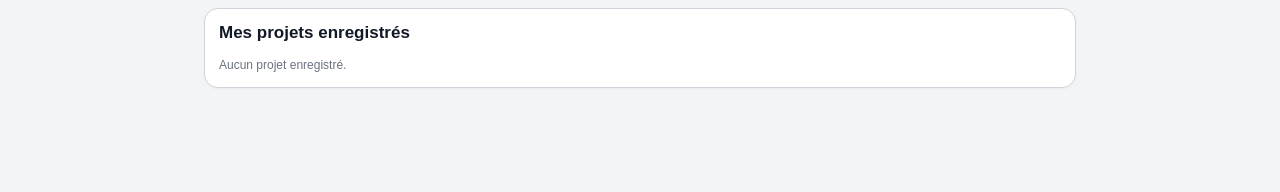
==== commit 7bf9a7a4: "Add files via upload" ====
--- a/index.html.html
+++ b/index.html.html
@@ -32,7 +32,7 @@
   </style>
 </head>
 <body>
-<header><h1>Relevé Chantier</h1><small>Menuiserie & agencement</small></header>
+<header><h1>Relevé Chantier</h1><small>VERSION COMPLÈTE — Croquis tactile et assistant vocal</small></header>
 <main>
   <section class="card">
     <h2>Projet / Client</h2>
@@ -280,7 +280,11 @@
 function loadProject(x){currentId=x.id;fields.forEach(f=>$(f).value=x[f]||'');photoData=x.photos||[];$('works').innerHTML='';legacyToWorks(x).forEach(addWork);renderPhotos();scrollTo({top:0,behavior:'smooth'})}
 function clearForm(){currentId=null;fields.forEach(f=>$(f).value='');$('projectDate').value=new Date().toISOString().slice(0,10);photoData=[];renderPhotos();$('works').innerHTML='';addWork();$('summary').value=''}
 $('saveProject').onclick=save;$('newProject').onclick=()=>{if(confirm('Créer un nouveau relevé ?'))clearForm()};$('voiceAssistant').onclick=startVoiceAssistant;
-if('serviceWorker' in navigator)navigator.serviceWorker.register('sw.js').catch(()=>{});
+if('serviceWorker' in navigator){
+  let refreshing=false;
+  navigator.serviceWorker.addEventListener('controllerchange',()=>{if(!refreshing){refreshing=true;location.reload()}});
+  navigator.serviceWorker.register('sw.js',{updateViaCache:'none'}).then(reg=>reg.update()).catch(()=>{});
+}
 $('projectDate').value=new Date().toISOString().slice(0,10);bindMics();addWork();renderProjects();
 </script>
 </body></html>
